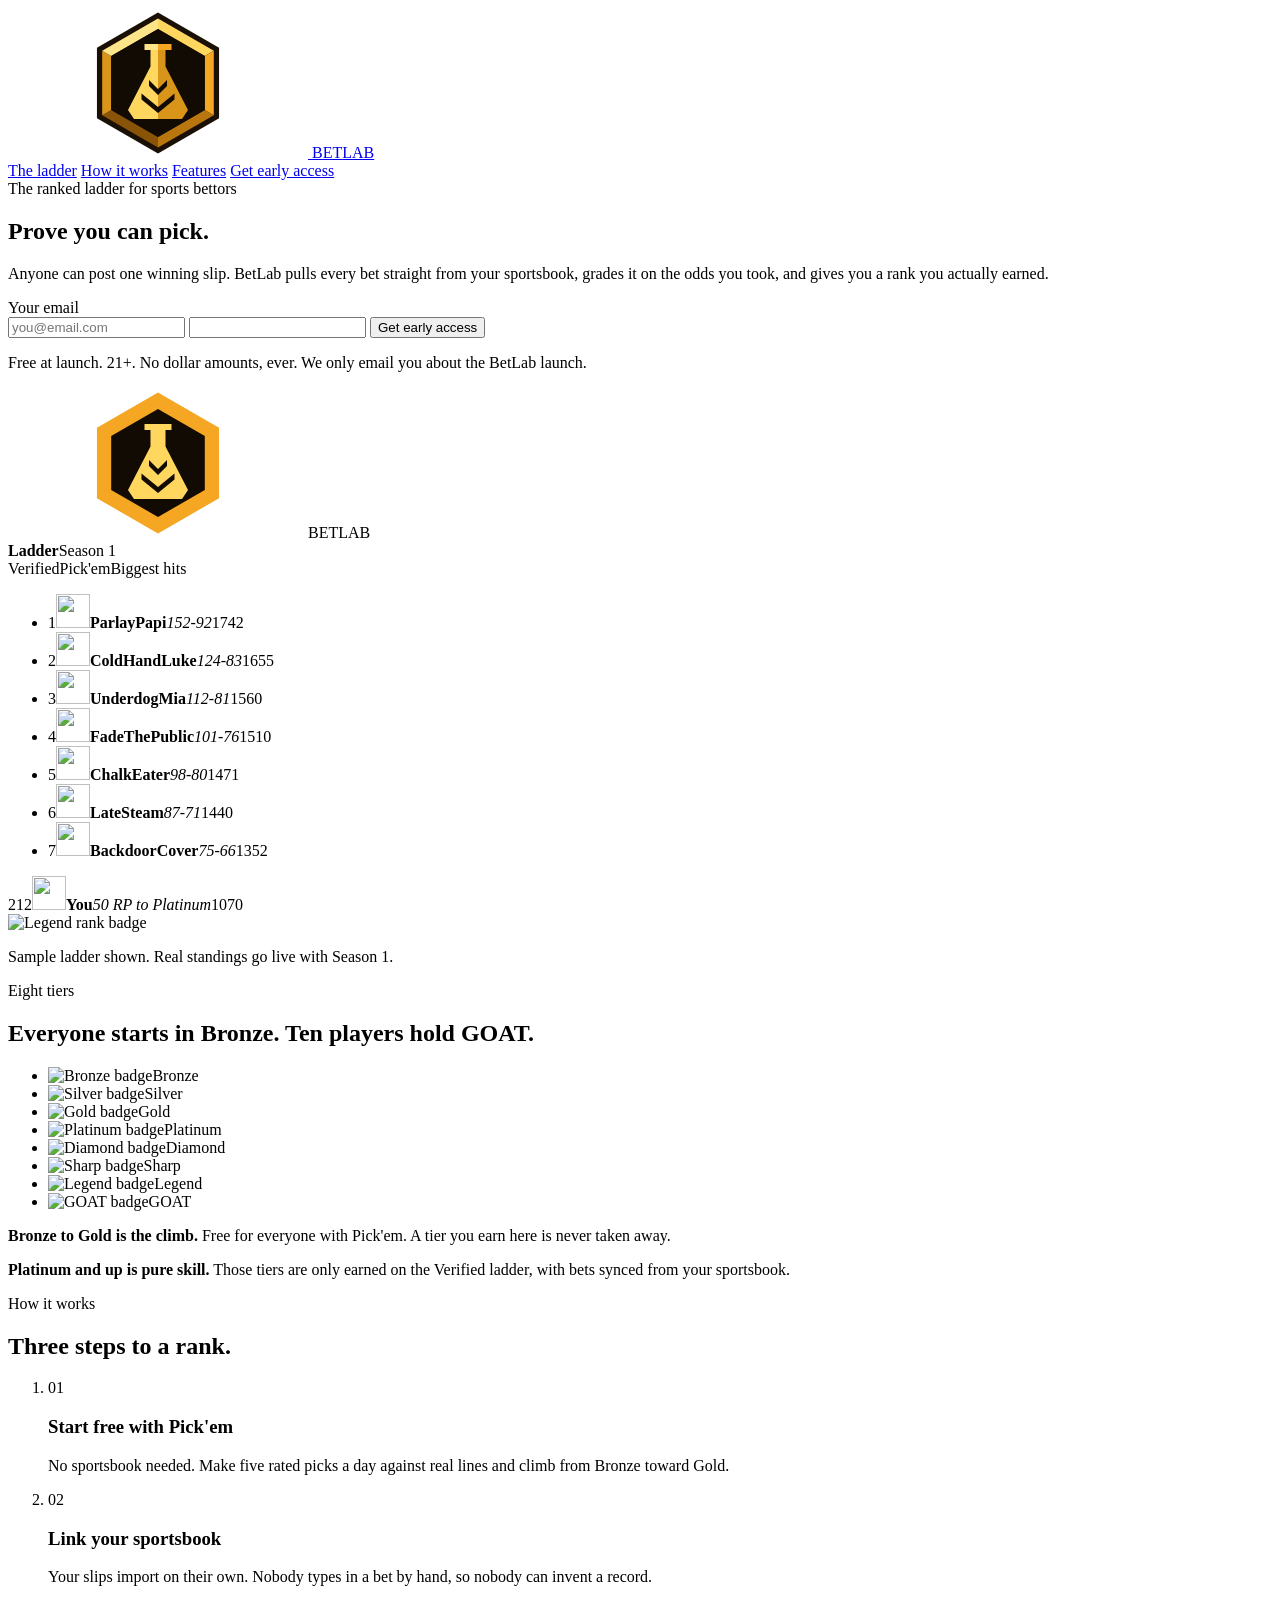
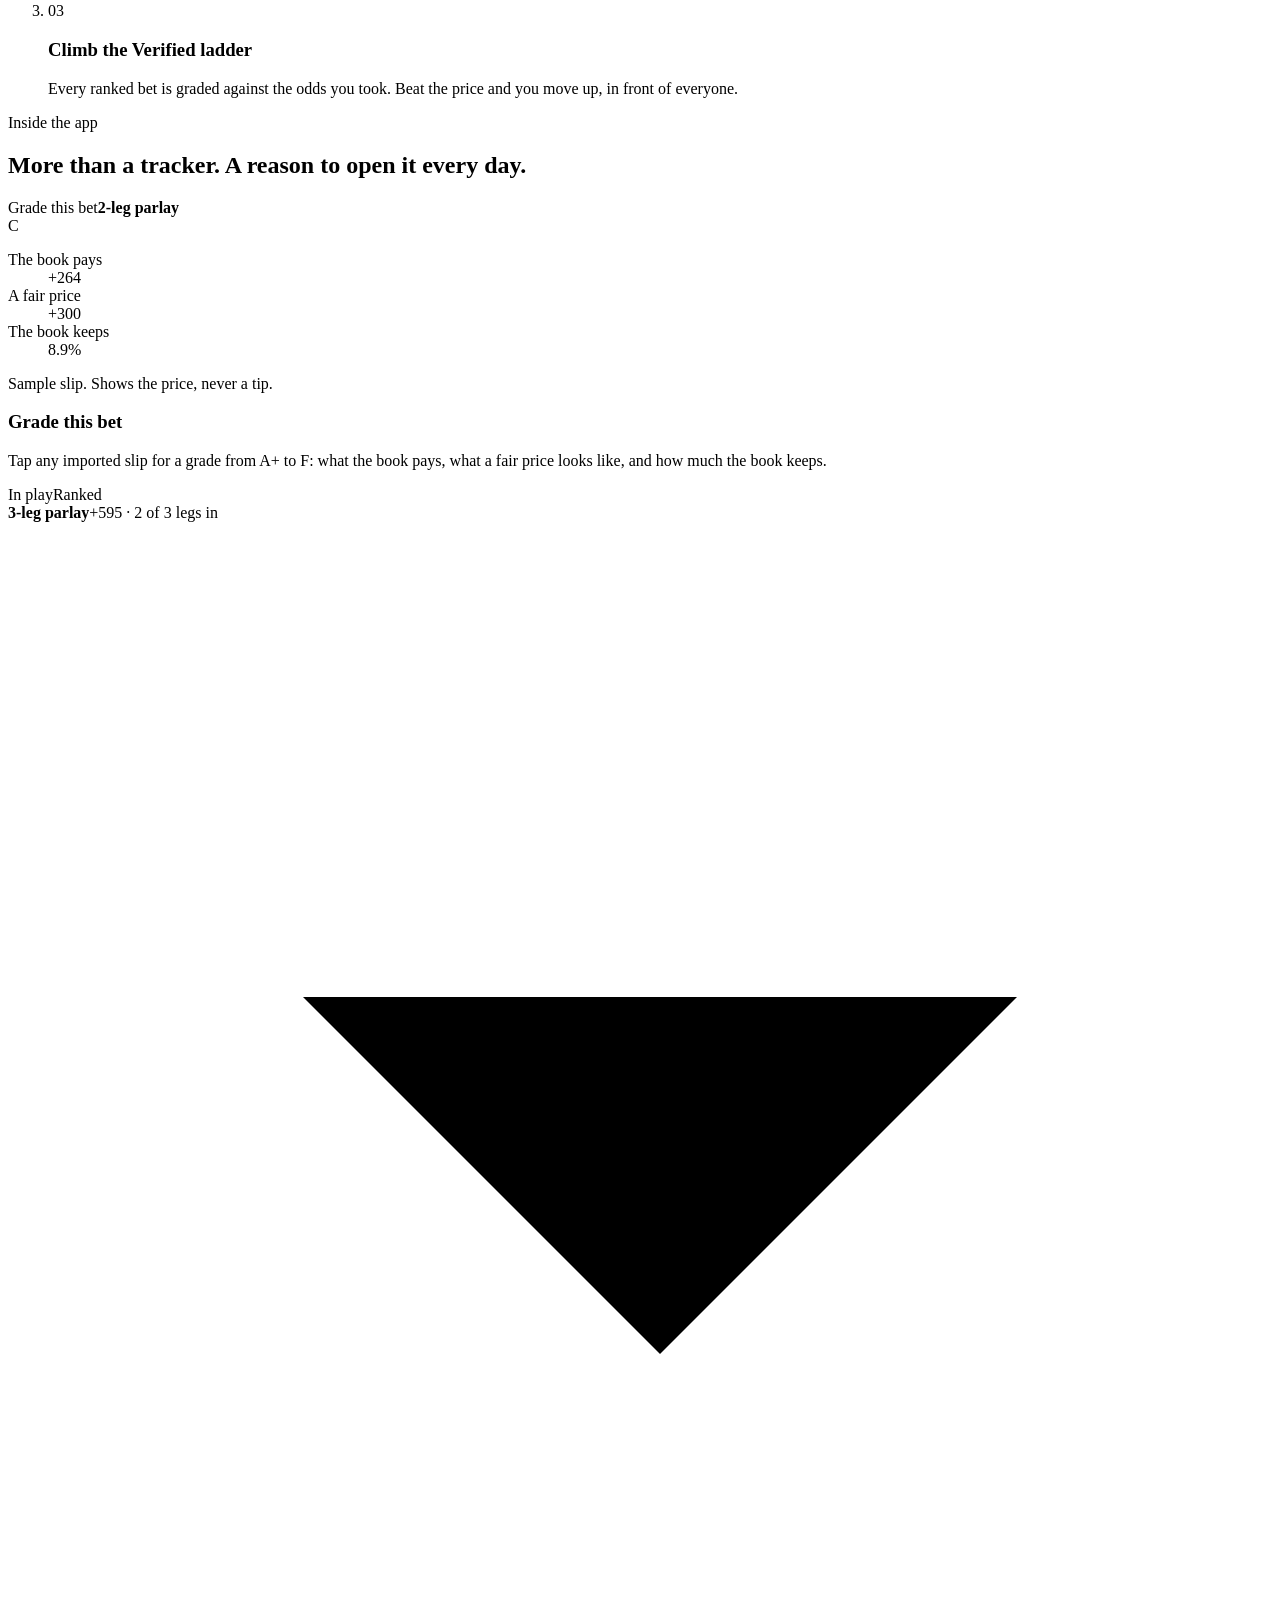
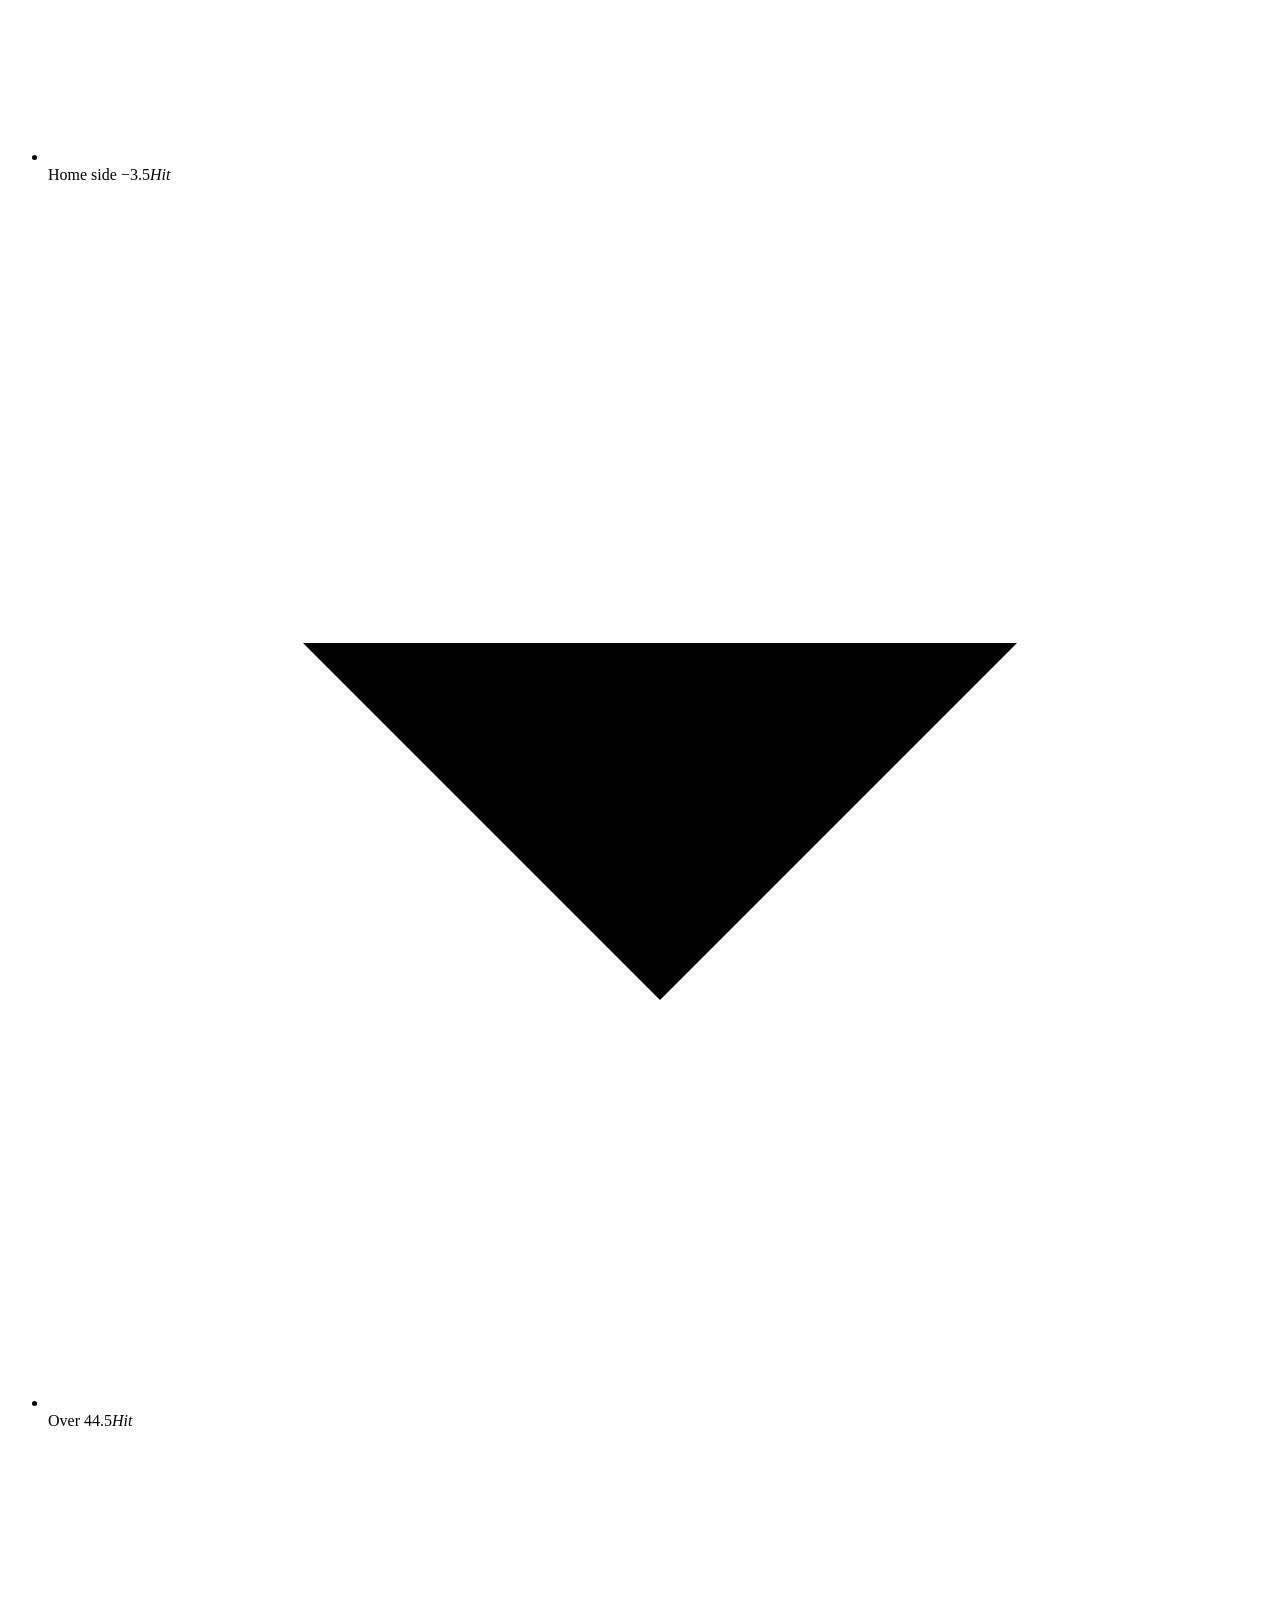
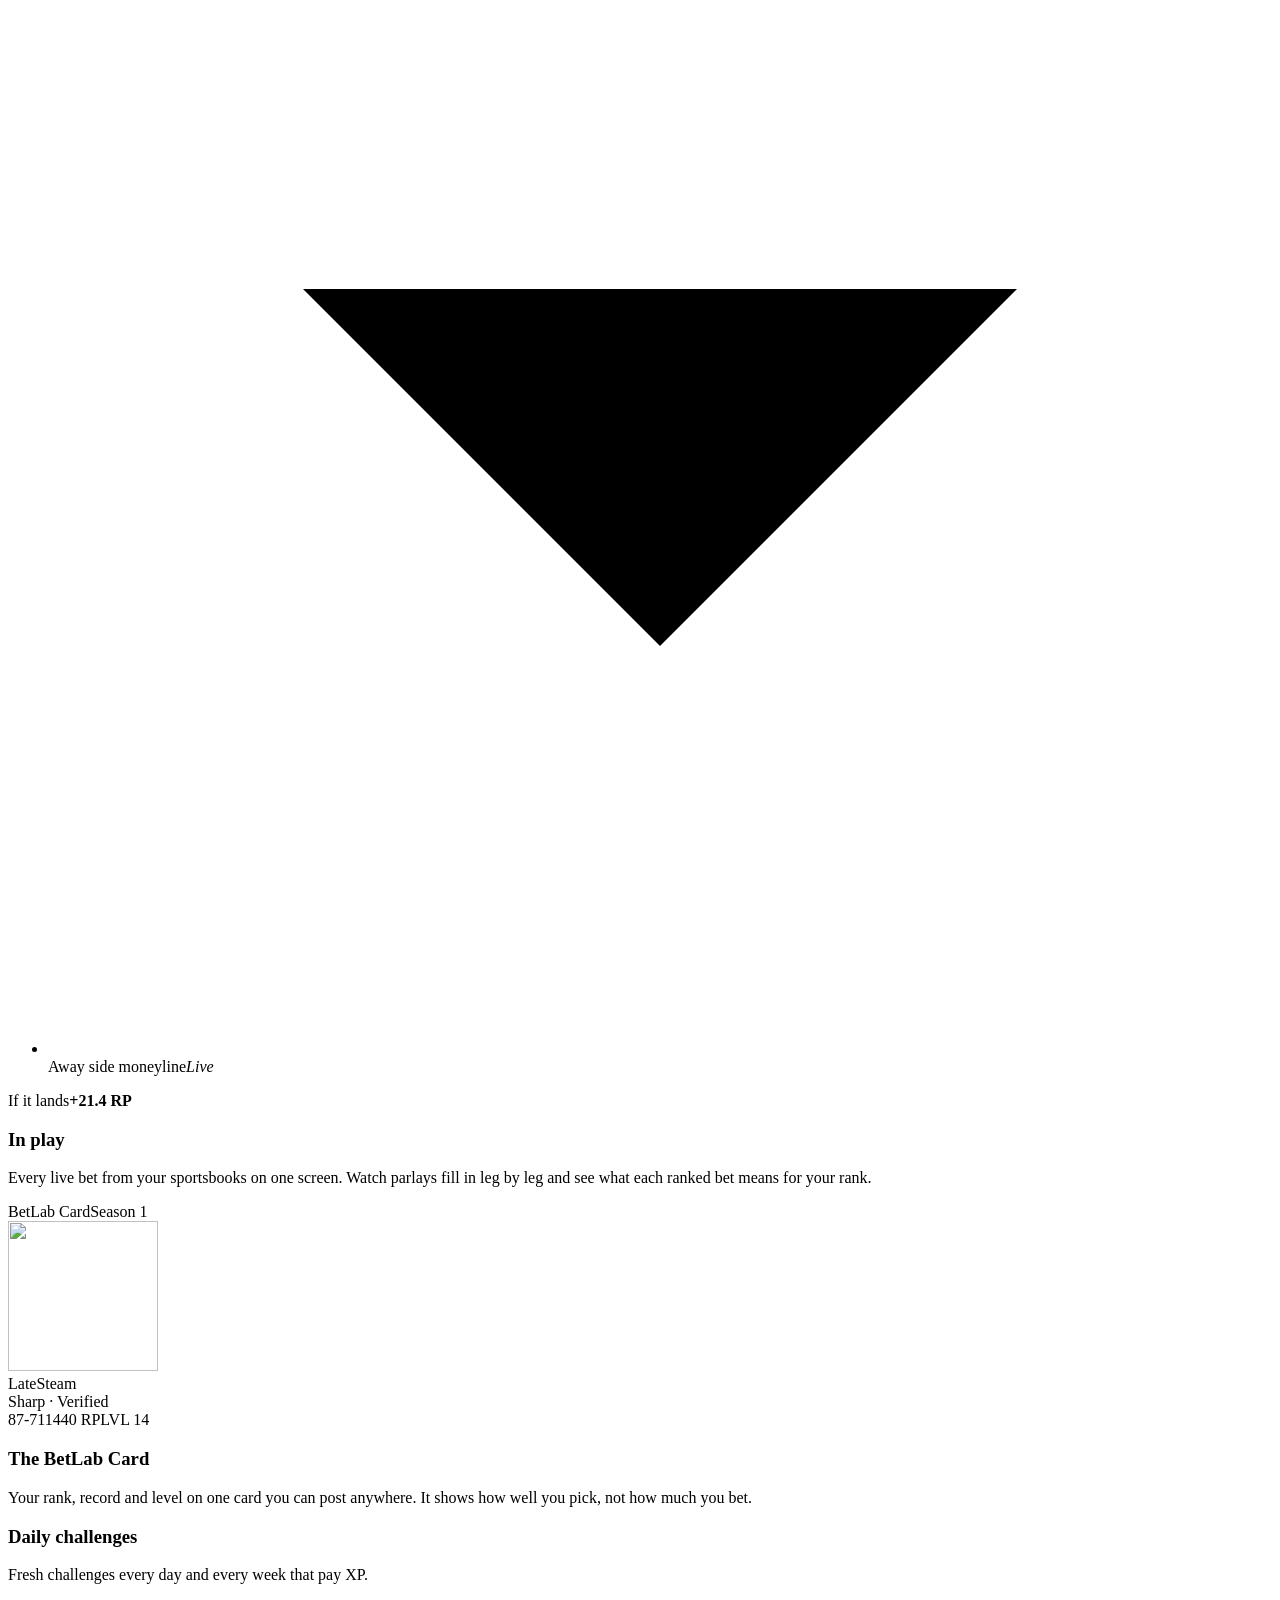
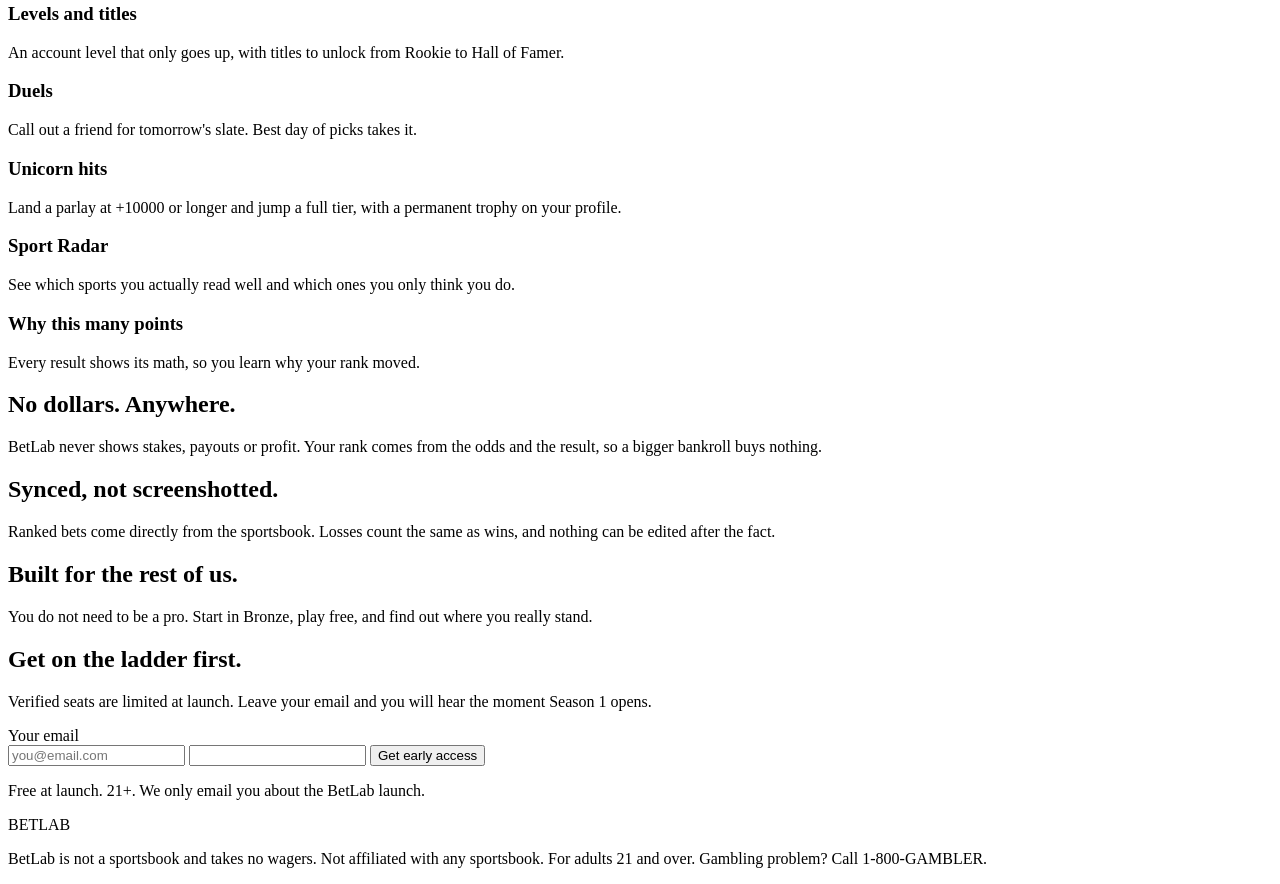
==== public/index.html @ 2c1eb469 "Add BetLab landing page with early-access email signup Static page (public/) in the app's look: hero" ====
<!doctype html>
<html lang="en">
<head>
<meta charset="utf-8">
<meta name="viewport" content="width=device-width, initial-scale=1">
<title>BetLab · The ranked ladder for sports bettors</title>
<meta name="description" content="BetLab pulls every bet straight from your sportsbook, grades it on the odds you took, and gives you a rank you actually earned. Free at launch. Get early access.">
<meta name="theme-color" content="#000000">
<meta property="og:title" content="BetLab · Prove you can pick.">
<meta property="og:description" content="The ranked ladder for sports bettors. Synced from your sportsbook, graded on the odds, no dollar amounts. Get early access.">
<meta property="og:type" content="website">
<link rel="icon" href="/favicon.svg" type="image/svg+xml">
<link rel="apple-touch-icon" href="/apple-touch-icon.png">
<link rel="preconnect" href="https://fonts.googleapis.com">
<link rel="preconnect" href="https://fonts.gstatic.com" crossorigin>
<link rel="stylesheet" href="https://fonts.googleapis.com/css2?family=Barlow+Condensed:wght@600;700&family=Barlow:wght@400;500;600&family=JetBrains+Mono:wght@500;700&display=swap">
<link rel="stylesheet" href="/styles.css">
</head>
<body>

<svg width="0" height="0" style="position:absolute" aria-hidden="true">
  <symbol id="logo" viewBox="0 0 100 100">
    <polygon points="50,3 90.7,26.5 90.7,73.5 50,97 9.3,73.5 9.3,26.5" fill="#1a1005"/>
    <polygon points="50,7 87.2,28.5 81.2,32 50,14" fill="#ffd75e"/>
    <polygon points="87.2,28.5 87.2,71.5 81.2,68 81.2,32" fill="#f5a623"/>
    <polygon points="87.2,71.5 50,93 50,86 81.2,68" fill="#b9760f"/>
    <polygon points="50,93 12.8,71.5 18.8,68 50,86" fill="#8a5408"/>
    <polygon points="12.8,71.5 12.8,28.5 18.8,32 18.8,68" fill="#d9941a"/>
    <polygon points="12.8,28.5 50,7 50,14 18.8,32" fill="#ffe58a"/>
    <polygon points="50,14 81.2,32 81.2,68 50,86 18.8,68 18.8,32" fill="#120b03"/>
    <polygon points="41,24 50,24 50,28 41,28" fill="#ffe58a"/>
    <polygon points="50,24 59,24 59,28 50,28" fill="#f5a623"/>
    <polygon points="45,28 50,28 50,74 34,74 30,68 45,39" fill="#ffd75e"/>
    <polygon points="50,28 55,28 55,39 70,68 66,74 50,74" fill="#d9941a"/>
    <polygon points="50,58 44,52 44,48 50,54 56,48 56,52" fill="#120b03"/>
    <polygon points="50,70 39,61 39,57 50,66 61,57 61,61" fill="#120b03"/>
  </symbol>
  <symbol id="logo-small" viewBox="0 0 100 100">
    <polygon points="50,3 90.7,26.5 90.7,73.5 50,97 9.3,73.5 9.3,26.5" fill="#f5a623"/>
    <polygon points="50,14 81.2,32 81.2,68 50,86 18.8,68 18.8,32" fill="#120b03"/>
    <polygon points="41,24 59,24 59,28 55,28 55,39 70,68 66,74 34,74 30,68 45,39 45,28 41,28" fill="#ffd75e"/>
    <polygon points="50,58 44,52 44,48 50,54 56,48 56,52" fill="#120b03"/>
    <polygon points="50,70 39,61 39,57 50,66 61,57 61,61" fill="#120b03"/>
  </symbol>
</svg>

<header class="wrap top">
  <a class="brand" href="/" aria-label="BetLab home">
    <svg aria-hidden="true"><use href="#logo"/></svg>
    <span class="wordmark">BET<span class="gold">LAB</span></span>
  </a>
  <nav class="nav" aria-label="Page">
    <a href="#tiers">The ladder</a>
    <a href="#how">How it works</a>
    <a href="#features">Features</a>
    <a class="btn" href="#join">Get early access</a>
  </nav>
</header>

<main>
<section class="wrap hero">
  <div class="hero-copy">
    <div class="eyebrow">The ranked ladder for sports bettors</div>
    <h1>Prove you can <span class="gold">pick.</span></h1>
    <p class="lede">Anyone can post one winning slip. BetLab pulls every bet straight from your sportsbook, grades it on the odds you took, and gives you a rank you actually earned.</p>
    <form class="signup" data-source="hero" novalidate>
      <label for="email-hero">Your email</label>
      <div class="signup-row">
        <input id="email-hero" name="email" type="email" required autocomplete="email" placeholder="you@email.com">
        <input class="hp" name="company" type="text" tabindex="-1" autocomplete="off" aria-hidden="true">
        <button class="btn" type="submit">Get early access</button>
      </div>
      <div class="signup-error" role="alert"></div>
    </form>
    <div class="signup-done" role="status" hidden>
      <strong>You are on the list.</strong>
      <span>We will email you when Season 1 opens.</span>
    </div>
    <p class="fine">Free at launch. 21+. No dollar amounts, ever. We only email you about the BetLab launch.</p>
  </div>

  <div class="hero-art">
    <div class="hero-stage">
      <div class="phone" role="img" aria-label="Sample of the BetLab Verified ladder">
        <div class="phone-top"><svg aria-hidden="true"><use href="#logo-small"/></svg><span class="wordmark">BET<span class="gold">LAB</span></span></div>
        <div class="phone-title"><b>Ladder</b><span>Season 1</span></div>
        <div class="tabs"><span class="on">Verified</span><span>Pick'em</span><span>Biggest hits</span></div>
        <ul class="rows">
          <li><span class="rk">1</span><img src="/badges/goat.webp" alt="" width="34" height="34"><span class="who"><b>ParlayPapi</b><i>152-92</i></span><span class="rp">1742</span></li>
          <li><span class="rk">2</span><img src="/badges/goat.webp" alt="" width="34" height="34"><span class="who"><b>ColdHandLuke</b><i>124-83</i></span><span class="rp">1655</span></li>
          <li><span class="rk">3</span><img src="/badges/legend.webp" alt="" width="34" height="34"><span class="who"><b>UnderdogMia</b><i>112-81</i></span><span class="rp">1560</span></li>
          <li><span class="rk">4</span><img src="/badges/legend.webp" alt="" width="34" height="34"><span class="who"><b>FadeThePublic</b><i>101-76</i></span><span class="rp">1510</span></li>
          <li><span class="rk">5</span><img src="/badges/sharp.webp" alt="" width="34" height="34"><span class="who"><b>ChalkEater</b><i>98-80</i></span><span class="rp">1471</span></li>
          <li><span class="rk">6</span><img src="/badges/sharp.webp" alt="" width="34" height="34"><span class="who"><b>LateSteam</b><i>87-71</i></span><span class="rp">1440</span></li>
          <li><span class="rk">7</span><img src="/badges/diamond.webp" alt="" width="34" height="34"><span class="who"><b>BackdoorCover</b><i>75-66</i></span><span class="rp">1352</span></li>
        </ul>
        <div class="you"><div class="you-in"><span class="rk">212</span><img src="/badges/gold.webp" alt="" width="34" height="34"><span class="who"><b>You</b><i>50 RP to Platinum</i></span><span class="rp">1070</span></div></div>
      </div>
      <img class="hero-badge" src="/badges/legend.webp" alt="Legend rank badge" width="400" height="400">
    </div>
    <p class="caption">Sample ladder shown. Real standings go live with Season 1.</p>
  </div>
</section>

<section id="tiers" class="band">
  <div class="wrap section">
    <div class="head">
      <div class="eyebrow">Eight tiers</div>
      <h2 class="h2">Everyone starts in Bronze. Ten players hold GOAT.</h2>
    </div>
    <ul class="tiers">
      <li><img src="/badges/bronze.webp" alt="Bronze badge" width="150" height="150" loading="lazy"><span class="t-bronze">Bronze</span></li>
      <li><img src="/badges/silver.webp" alt="Silver badge" width="150" height="150" loading="lazy"><span class="t-silver">Silver</span></li>
      <li><img src="/badges/gold.webp" alt="Gold badge" width="150" height="150" loading="lazy"><span class="t-gold">Gold</span></li>
      <li><img src="/badges/platinum.webp" alt="Platinum badge" width="150" height="150" loading="lazy"><span class="t-platinum">Platinum</span></li>
      <li><img src="/badges/diamond.webp" alt="Diamond badge" width="150" height="150" loading="lazy"><span class="t-diamond">Diamond</span></li>
      <li><img src="/badges/sharp.webp" alt="Sharp badge" width="150" height="150" loading="lazy"><span class="t-sharp">Sharp</span></li>
      <li><img src="/badges/legend.webp" alt="Legend badge" width="150" height="150" loading="lazy"><span class="t-legend">Legend</span></li>
      <li><img src="/badges/goat.webp" alt="GOAT badge" width="150" height="150" loading="lazy"><span class="t-goat">GOAT</span></li>
    </ul>
    <div class="two">
      <p><strong>Bronze to Gold is the climb.</strong> Free for everyone with Pick'em. A tier you earn here is never taken away.</p>
      <p><strong>Platinum and up is pure skill.</strong> Those tiers are only earned on the Verified ladder, with bets synced from your sportsbook.</p>
    </div>
  </div>
</section>

<section id="how" class="band alt">
  <div class="wrap section">
    <div class="head">
      <div class="eyebrow">How it works</div>
      <h2 class="h2">Three steps to a rank.</h2>
    </div>
    <ol class="steps">
      <li><span class="n">01</span><h3 class="h3">Start free with Pick'em</h3><p class="soft">No sportsbook needed. Make five rated picks a day against real lines and climb from Bronze toward Gold.</p></li>
      <li><span class="n">02</span><h3 class="h3">Link your sportsbook</h3><p class="soft">Your slips import on their own. Nobody types in a bet by hand, so nobody can invent a record.</p></li>
      <li><span class="n">03</span><h3 class="h3">Climb the Verified ladder</h3><p class="soft">Every ranked bet is graded against the odds you took. Beat the price and you move up, in front of everyone.</p></li>
    </ol>
  </div>
</section>

<section id="features" class="band">
  <div class="wrap section">
    <div class="head">
      <div class="eyebrow">Inside the app</div>
      <h2 class="h2">More than a tracker. A reason to open it every day.</h2>
    </div>

    <div class="cards">
      <article class="card">
        <div class="demo" role="img" aria-label="Sample bet grade: a 2-leg parlay graded C">
          <div class="demo-head"><div><span class="tag">Grade this bet</span><b class="t">2-leg parlay</b></div><div class="hexgrade">C</div></div>
          <dl class="kv">
            <div><dt>The book pays</dt><dd>+264</dd></div>
            <div><dt>A fair price</dt><dd>+300</dd></div>
            <div><dt>The book keeps</dt><dd class="gold">8.9%</dd></div>
          </dl>
          <div class="demo-foot">Sample slip. Shows the price, never a tip.</div>
        </div>
        <div class="card-copy">
          <h3 class="h3">Grade this bet</h3>
          <p class="soft">Tap any imported slip for a grade from A+ to F: what the book pays, what a fair price looks like, and how much the book keeps.</p>
        </div>
      </article>

      <article class="card">
        <div class="demo" role="img" aria-label="Sample live bet: a 3-leg parlay with two legs in and one live">
          <div class="demo-head"><span class="tag">In play</span><span class="pill">Ranked</span></div>
          <div><b class="t">3-leg parlay</b><span class="mono-sub">+595 · 2 of 3 legs in</span></div>
          <ul class="legs">
            <li><svg viewBox="0 0 24 24" aria-hidden="true"><path d="M5 9l7 7 7-7"/></svg><span>Home side −3.5</span><em>Hit</em></li>
            <li><svg viewBox="0 0 24 24" aria-hidden="true"><path d="M5 9l7 7 7-7"/></svg><span>Over 44.5</span><em>Hit</em></li>
            <li class="live"><svg viewBox="0 0 24 24" aria-hidden="true"><path d="M5 9l7 7 7-7"/></svg><span>Away side moneyline</span><em>Live</em></li>
          </ul>
          <div class="lands"><span>If it lands</span><b>+21.4 RP</b></div>
        </div>
        <div class="card-copy">
          <h3 class="h3">In play</h3>
          <p class="soft">Every live bet from your sportsbooks on one screen. Watch parlays fill in leg by leg and see what each ranked bet means for your rank.</p>
        </div>
      </article>

      <article class="card">
        <div class="demo cardshare" role="img" aria-label="Sample BetLab Card for a Sharp-tier player">
          <div class="demo-head"><span class="tag">BetLab Card</span><span class="tag">Season 1</span></div>
          <img src="/badges/sharp.webp" alt="" width="150" height="150" loading="lazy">
          <div class="name">LateSteam</div>
          <div class="rank">Sharp · Verified</div>
          <div class="stats"><span>87-71</span><span>1440 RP</span><span>LVL 14</span></div>
        </div>
        <div class="card-copy">
          <h3 class="h3">The BetLab Card</h3>
          <p class="soft">Your rank, record and level on one card you can post anywhere. It shows how well you pick, not how much you bet.</p>
        </div>
      </article>
    </div>

    <div class="tiles">
      <div><h3>Daily challenges</h3><p>Fresh challenges every day and every week that pay XP.</p></div>
      <div><h3>Levels and titles</h3><p>An account level that only goes up, with titles to unlock from Rookie to Hall of Famer.</p></div>
      <div><h3>Duels</h3><p>Call out a friend for tomorrow's slate. Best day of picks takes it.</p></div>
      <div><h3>Unicorn hits</h3><p>Land a parlay at +10000 or longer and jump a full tier, with a permanent trophy on your profile.</p></div>
      <div><h3>Sport Radar</h3><p>See which sports you actually read well and which ones you only think you do.</p></div>
      <div><h3>Why this many points</h3><p>Every result shows its math, so you learn why your rank moved.</p></div>
    </div>
  </div>
</section>

<section class="band alt">
  <div class="wrap claims">
    <div><h2>No dollars. <span class="gold">Anywhere.</span></h2><p class="soft">BetLab never shows stakes, payouts or profit. Your rank comes from the odds and the result, so a bigger bankroll buys nothing.</p></div>
    <div><h2>Synced, not <span class="gold">screenshotted.</span></h2><p class="soft">Ranked bets come directly from the sportsbook. Losses count the same as wins, and nothing can be edited after the fact.</p></div>
    <div><h2>Built for the <span class="gold">rest of us.</span></h2><p class="soft">You do not need to be a pro. Start in Bronze, play free, and find out where you really stand.</p></div>
  </div>
</section>

<section id="join" class="band">
  <div class="wrap join">
    <div class="join-frame">
      <div class="join-in">
        <div class="join-copy">
          <h2>Get on the ladder <span class="gold">first.</span></h2>
          <p>Verified seats are limited at launch. Leave your email and you will hear the moment Season 1 opens.</p>
        </div>
        <div class="join-form">
          <form class="signup" data-source="footer" novalidate>
            <label for="email-join">Your email</label>
            <div class="signup-row">
              <input id="email-join" name="email" type="email" required autocomplete="email" placeholder="you@email.com">
              <input class="hp" name="company" type="text" tabindex="-1" autocomplete="off" aria-hidden="true">
              <button class="btn" type="submit">Get early access</button>
            </div>
            <div class="signup-error" role="alert"></div>
          </form>
          <div class="signup-done" role="status" hidden>
            <strong>You are on the list.</strong>
            <span>We will email you when Season 1 opens.</span>
          </div>
          <p class="fine">Free at launch. 21+. We only email you about the BetLab launch.</p>
        </div>
      </div>
    </div>
  </div>
</section>
</main>

<footer class="band">
  <div class="wrap foot">
    <div class="foot-copy">
      <span class="wordmark">BET<span class="gold">LAB</span></span>
      <p>BetLab is not a sportsbook and takes no wagers. Not affiliated with any sportsbook. For adults 21 and over. Gambling problem? Call 1-800-GAMBLER.</p>
    </div>
  </div>
</footer>

<script src="/app.js" defer></script>
</body>
</html>
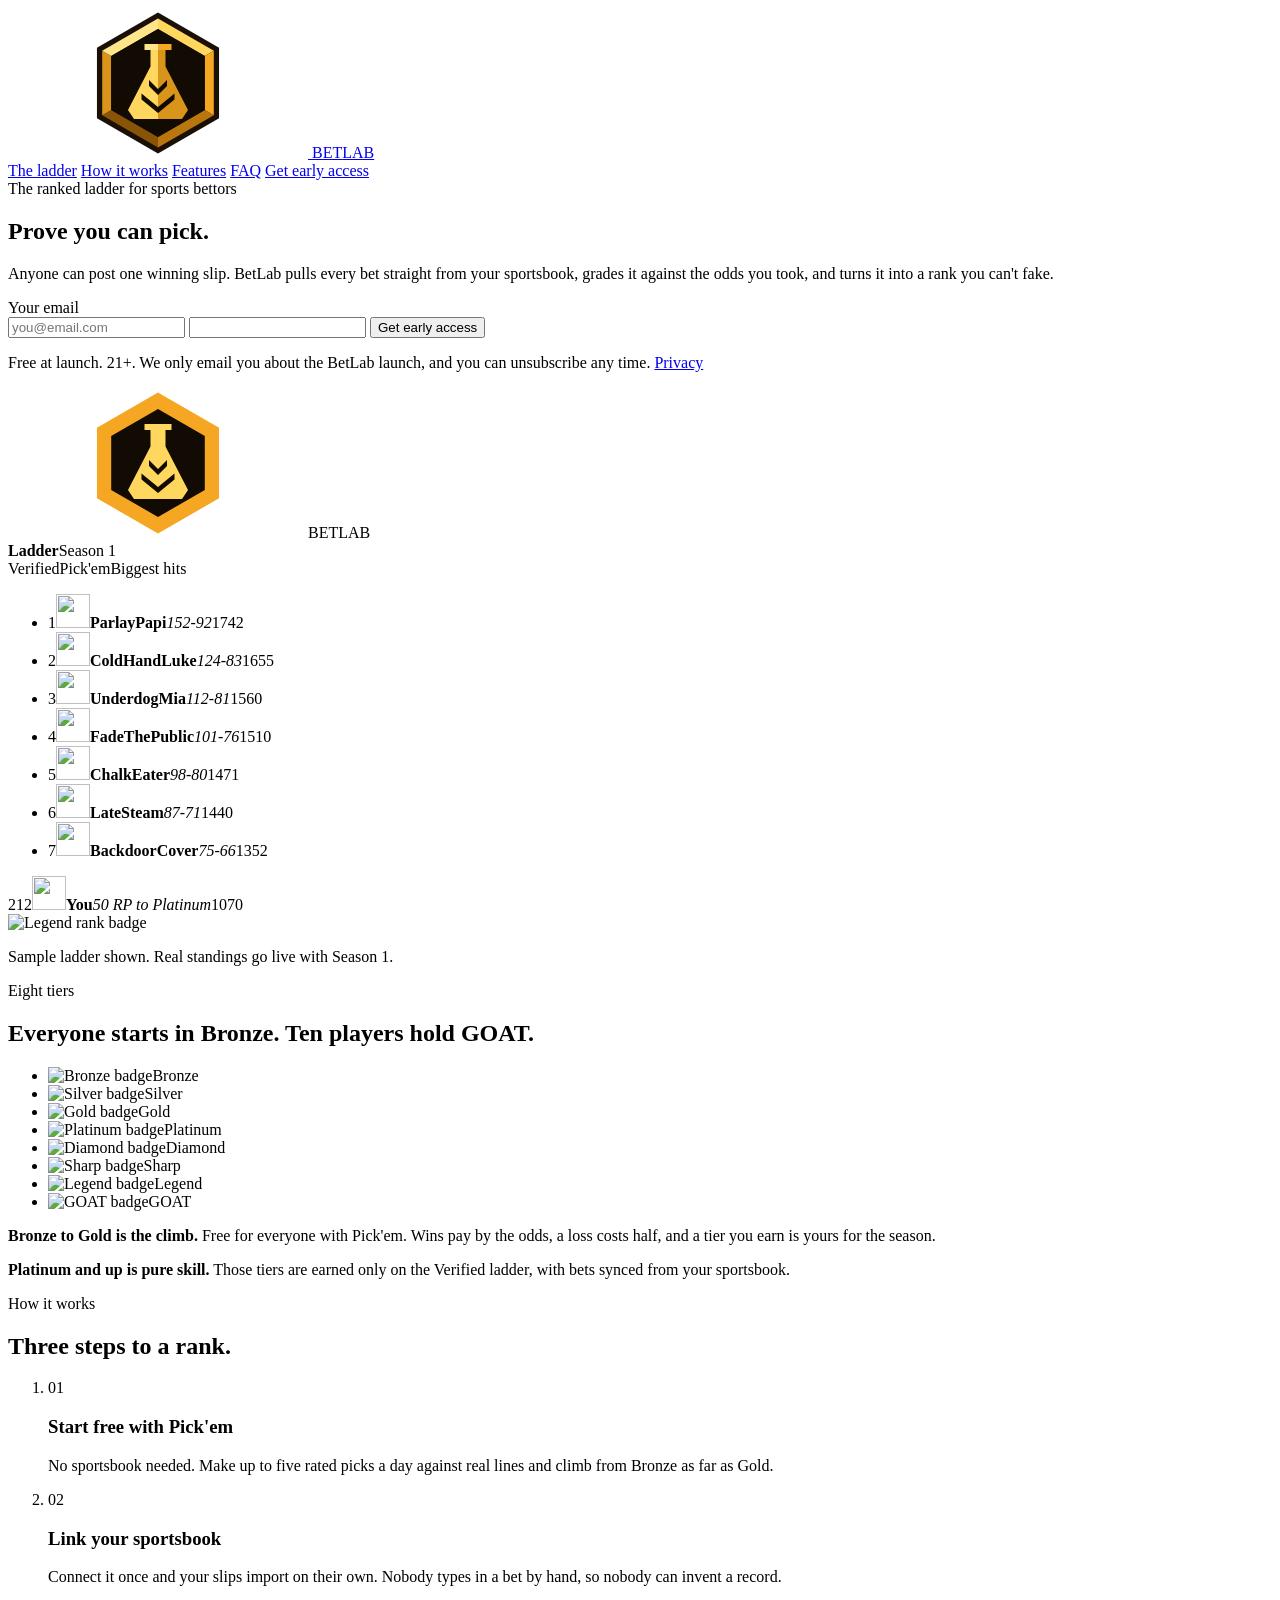
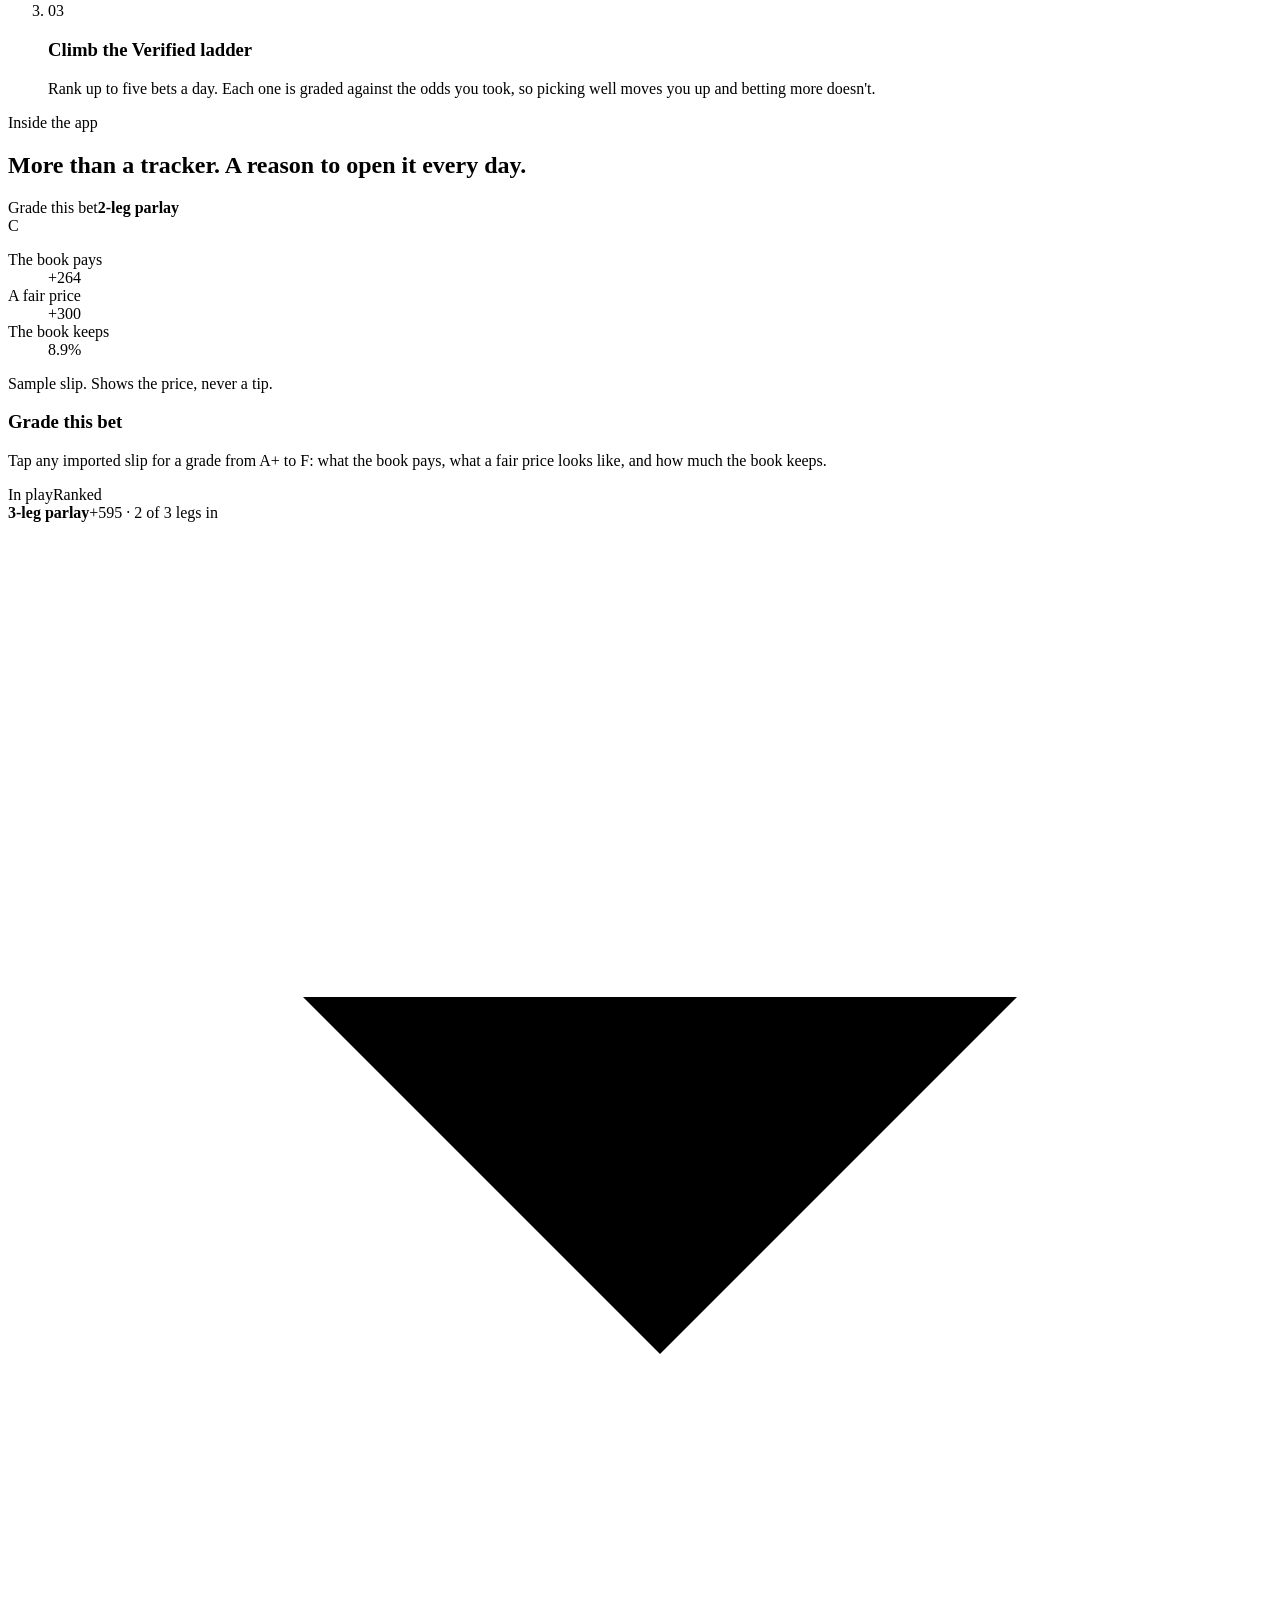
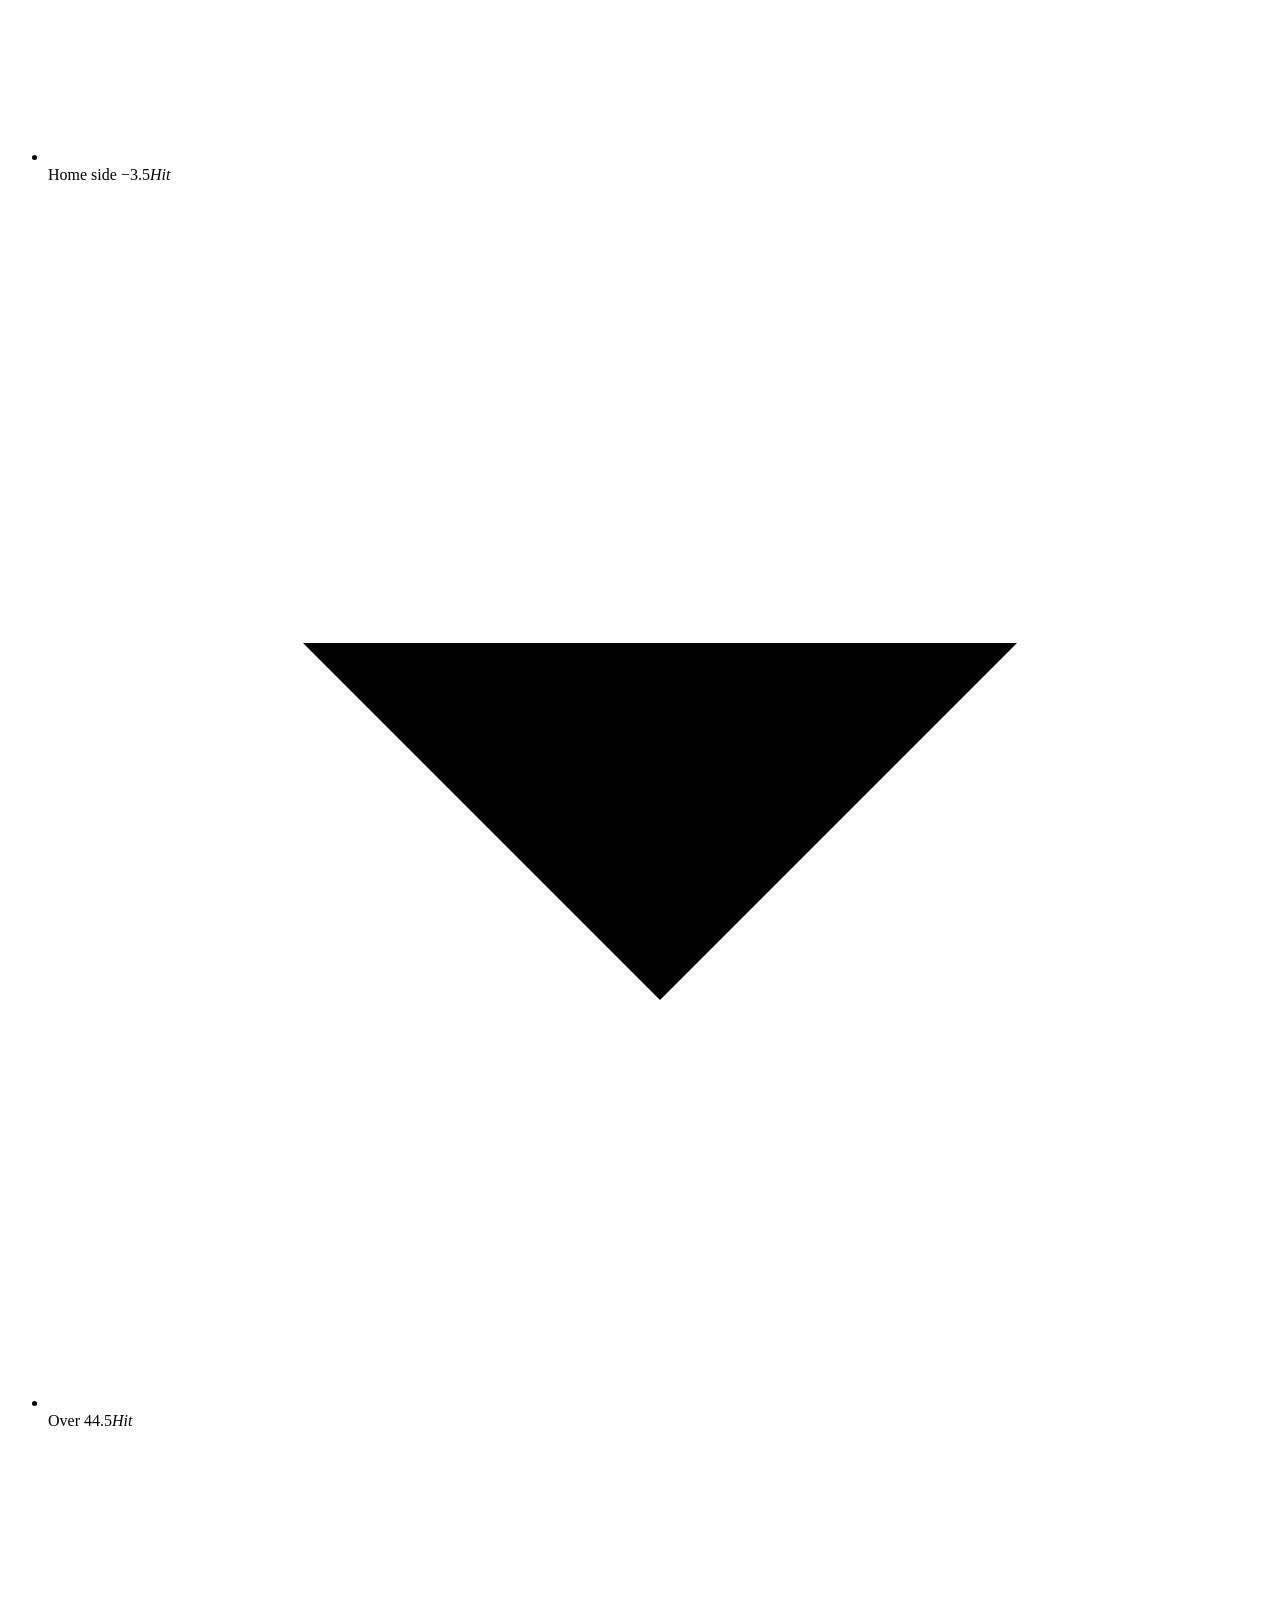
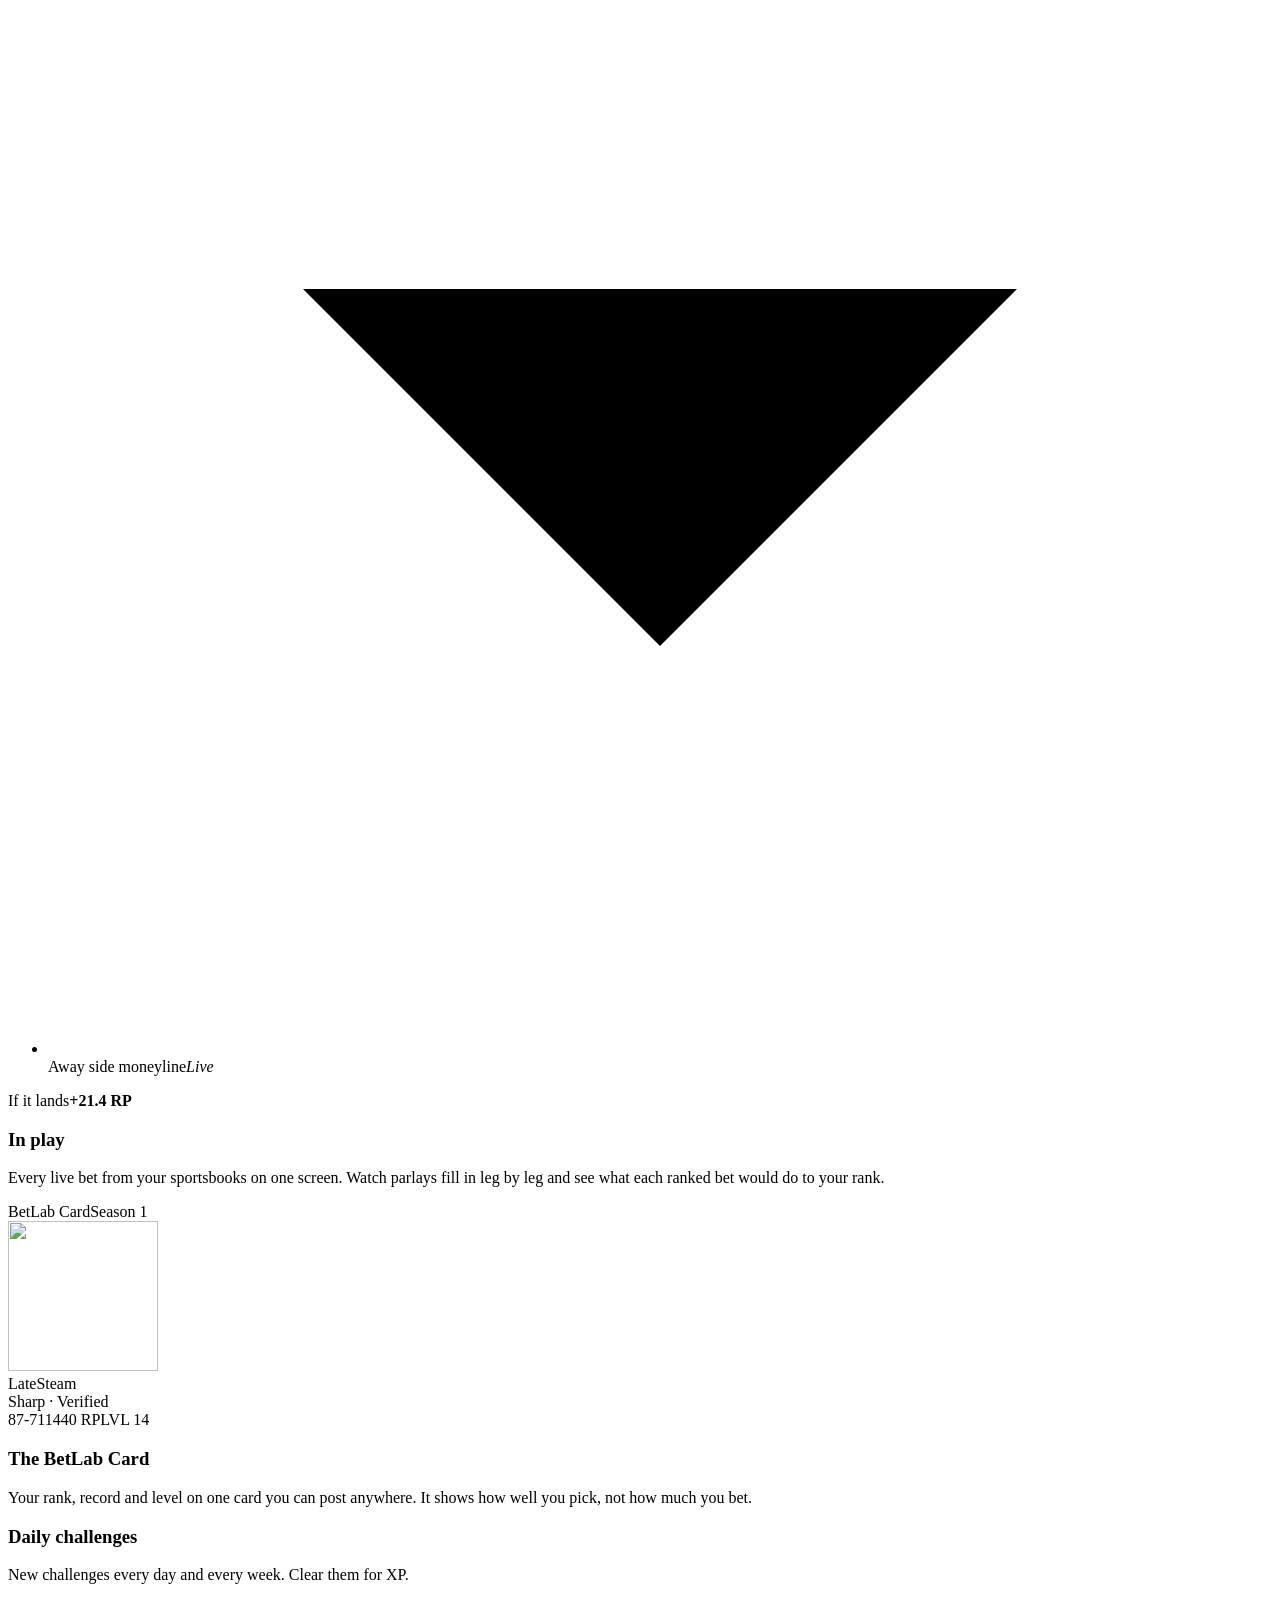
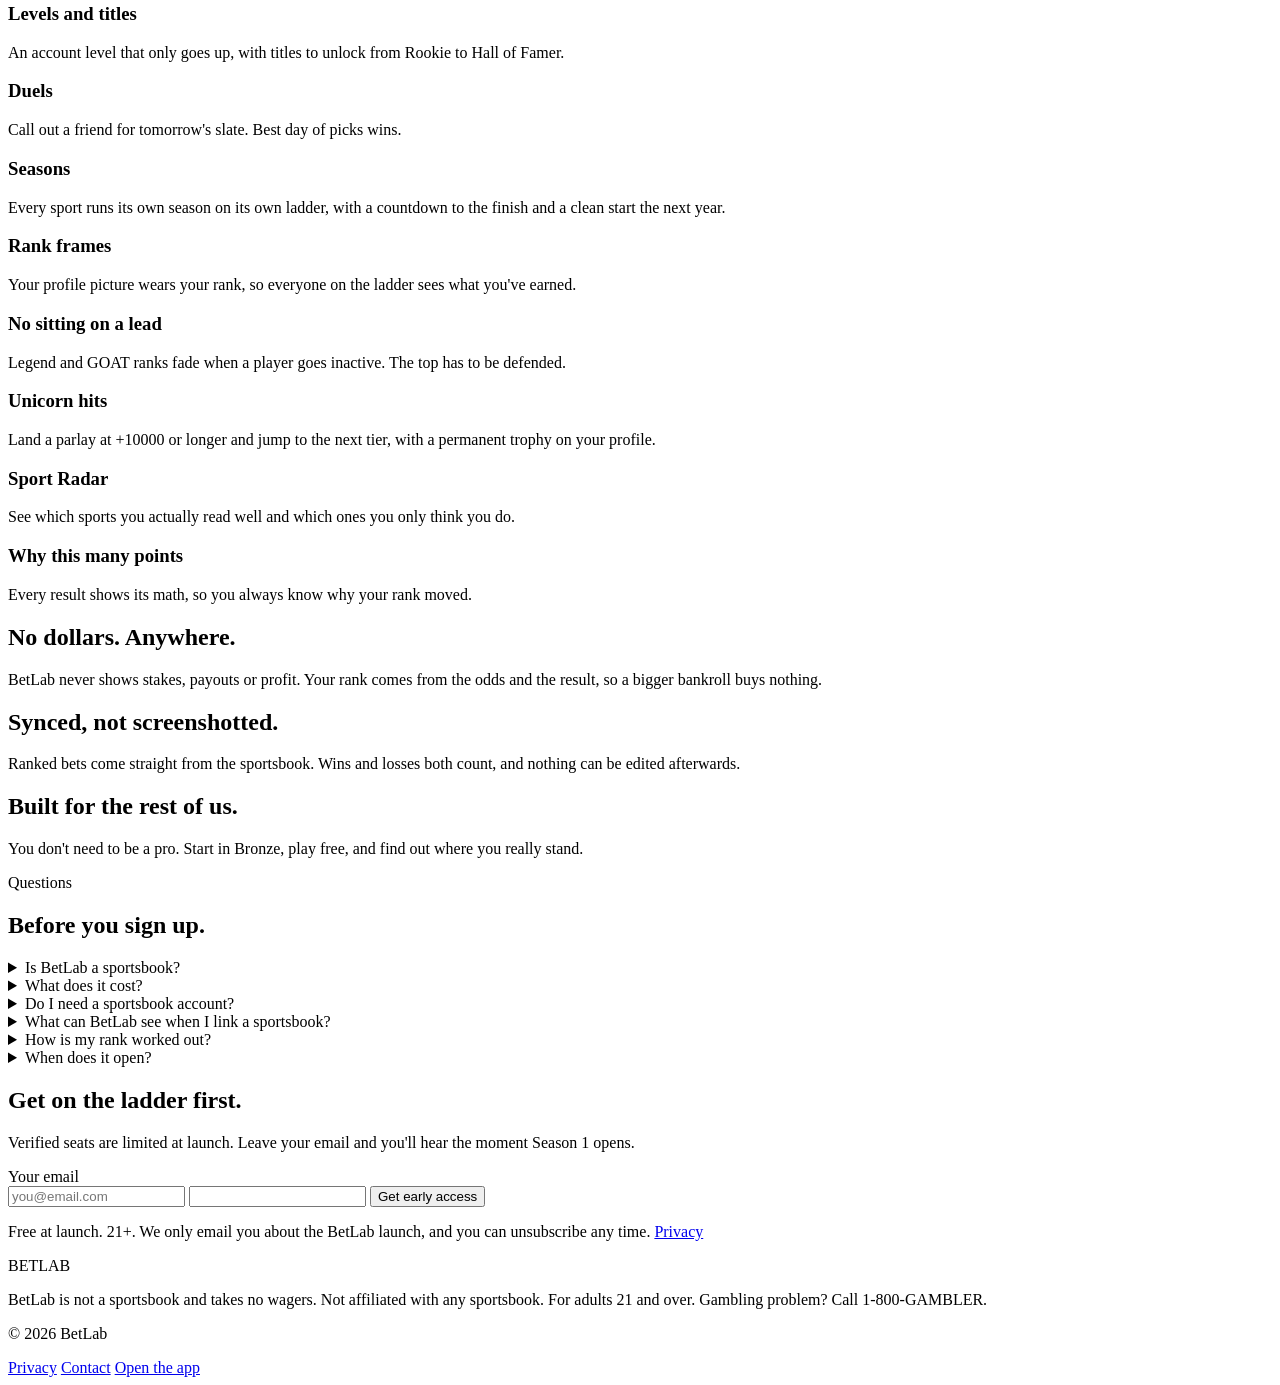
==== commit 6d82eb92: "Sharpen the landing page copy; add FAQ and a privacy page Tighten wording throughout and correct two" ====
--- a/public/index.html
+++ b/public/index.html
@@ -4,11 +4,21 @@
 <meta charset="utf-8">
 <meta name="viewport" content="width=device-width, initial-scale=1">
 <title>BetLab · The ranked ladder for sports bettors</title>
-<meta name="description" content="BetLab pulls every bet straight from your sportsbook, grades it on the odds you took, and gives you a rank you actually earned. Free at launch. Get early access.">
+<meta name="description" content="BetLab pulls every bet straight from your sportsbook, grades it against the odds you took, and turns it into a rank you can't fake. Free at launch. Get early access.">
 <meta name="theme-color" content="#000000">
 <meta property="og:title" content="BetLab · Prove you can pick.">
 <meta property="og:description" content="The ranked ladder for sports bettors. Synced from your sportsbook, graded on the odds, no dollar amounts. Get early access.">
 <meta property="og:type" content="website">
+<meta property="og:url" content="https://betlab.us/">
+<meta property="og:site_name" content="BetLab">
+<meta property="og:image" content="https://betlab.us/og.jpg">
+<meta property="og:image:width" content="1200">
+<meta property="og:image:height" content="630">
+<meta property="og:image:alt" content="BetLab logo, the line Prove you can pick, and the GOAT rank badge">
+<meta name="twitter:card" content="summary_large_image">
+<meta name="twitter:title" content="BetLab · Prove you can pick.">
+<meta name="twitter:description" content="The ranked ladder for sports bettors. Synced from your sportsbook, graded on the odds, no dollar amounts.">
+<meta name="twitter:image" content="https://betlab.us/og.jpg">
 <link rel="icon" href="/favicon.svg" type="image/svg+xml">
 <link rel="apple-touch-icon" href="/apple-touch-icon.png">
 <link rel="preconnect" href="https://fonts.googleapis.com">
@@ -53,6 +63,7 @@
     <a href="#tiers">The ladder</a>
     <a href="#how">How it works</a>
     <a href="#features">Features</a>
+    <a href="#faq">FAQ</a>
     <a class="btn" href="#join">Get early access</a>
   </nav>
 </header>
@@ -62,7 +73,7 @@
   <div class="hero-copy">
     <div class="eyebrow">The ranked ladder for sports bettors</div>
     <h1>Prove you can <span class="gold">pick.</span></h1>
-    <p class="lede">Anyone can post one winning slip. BetLab pulls every bet straight from your sportsbook, grades it on the odds you took, and gives you a rank you actually earned.</p>
+    <p class="lede">Anyone can post one winning slip. BetLab pulls every bet straight from your sportsbook, grades it against the odds you took, and turns it into a rank you can't fake.</p>
     <form class="signup" data-source="hero" novalidate>
       <label for="email-hero">Your email</label>
       <div class="signup-row">
@@ -73,10 +84,10 @@
       <div class="signup-error" role="alert"></div>
     </form>
     <div class="signup-done" role="status" hidden>
-      <strong>You are on the list.</strong>
-      <span>We will email you when Season 1 opens.</span>
-    </div>
-    <p class="fine">Free at launch. 21+. No dollar amounts, ever. We only email you about the BetLab launch.</p>
+      <strong>You're on the list.</strong>
+      <span>We'll email you when Season 1 opens.</span>
+    </div>
+    <p class="fine">Free at launch. 21+. We only email you about the BetLab launch, and you can unsubscribe any time. <a href="/privacy">Privacy</a></p>
   </div>
 
   <div class="hero-art">
@@ -119,8 +130,8 @@
       <li><img src="/badges/goat.webp" alt="GOAT badge" width="150" height="150" loading="lazy"><span class="t-goat">GOAT</span></li>
     </ul>
     <div class="two">
-      <p><strong>Bronze to Gold is the climb.</strong> Free for everyone with Pick'em. A tier you earn here is never taken away.</p>
-      <p><strong>Platinum and up is pure skill.</strong> Those tiers are only earned on the Verified ladder, with bets synced from your sportsbook.</p>
+      <p><strong>Bronze to Gold is the climb.</strong> Free for everyone with Pick'em. Wins pay by the odds, a loss costs half, and a tier you earn is yours for the season.</p>
+      <p><strong>Platinum and up is pure skill.</strong> Those tiers are earned only on the Verified ladder, with bets synced from your sportsbook.</p>
     </div>
   </div>
 </section>
@@ -132,9 +143,9 @@
       <h2 class="h2">Three steps to a rank.</h2>
     </div>
     <ol class="steps">
-      <li><span class="n">01</span><h3 class="h3">Start free with Pick'em</h3><p class="soft">No sportsbook needed. Make five rated picks a day against real lines and climb from Bronze toward Gold.</p></li>
-      <li><span class="n">02</span><h3 class="h3">Link your sportsbook</h3><p class="soft">Your slips import on their own. Nobody types in a bet by hand, so nobody can invent a record.</p></li>
-      <li><span class="n">03</span><h3 class="h3">Climb the Verified ladder</h3><p class="soft">Every ranked bet is graded against the odds you took. Beat the price and you move up, in front of everyone.</p></li>
+      <li><span class="n">01</span><h3 class="h3">Start free with Pick'em</h3><p class="soft">No sportsbook needed. Make up to five rated picks a day against real lines and climb from Bronze as far as Gold.</p></li>
+      <li><span class="n">02</span><h3 class="h3">Link your sportsbook</h3><p class="soft">Connect it once and your slips import on their own. Nobody types in a bet by hand, so nobody can invent a record.</p></li>
+      <li><span class="n">03</span><h3 class="h3">Climb the Verified ladder</h3><p class="soft">Rank up to five bets a day. Each one is graded against the odds you took, so picking well moves you up and betting more doesn't.</p></li>
     </ol>
   </div>
 </section>
@@ -176,7 +187,7 @@
         </div>
         <div class="card-copy">
           <h3 class="h3">In play</h3>
-          <p class="soft">Every live bet from your sportsbooks on one screen. Watch parlays fill in leg by leg and see what each ranked bet means for your rank.</p>
+          <p class="soft">Every live bet from your sportsbooks on one screen. Watch parlays fill in leg by leg and see what each ranked bet would do to your rank.</p>
         </div>
       </article>
 
@@ -196,12 +207,15 @@
     </div>
 
     <div class="tiles">
-      <div><h3>Daily challenges</h3><p>Fresh challenges every day and every week that pay XP.</p></div>
+      <div><h3>Daily challenges</h3><p>New challenges every day and every week. Clear them for XP.</p></div>
       <div><h3>Levels and titles</h3><p>An account level that only goes up, with titles to unlock from Rookie to Hall of Famer.</p></div>
-      <div><h3>Duels</h3><p>Call out a friend for tomorrow's slate. Best day of picks takes it.</p></div>
-      <div><h3>Unicorn hits</h3><p>Land a parlay at +10000 or longer and jump a full tier, with a permanent trophy on your profile.</p></div>
+      <div><h3>Duels</h3><p>Call out a friend for tomorrow's slate. Best day of picks wins.</p></div>
+      <div><h3>Seasons</h3><p>Every sport runs its own season on its own ladder, with a countdown to the finish and a clean start the next year.</p></div>
+      <div><h3>Rank frames</h3><p>Your profile picture wears your rank, so everyone on the ladder sees what you've earned.</p></div>
+      <div><h3>No sitting on a lead</h3><p>Legend and GOAT ranks fade when a player goes inactive. The top has to be defended.</p></div>
+      <div><h3>Unicorn hits</h3><p>Land a parlay at +10000 or longer and jump to the next tier, with a permanent trophy on your profile.</p></div>
       <div><h3>Sport Radar</h3><p>See which sports you actually read well and which ones you only think you do.</p></div>
-      <div><h3>Why this many points</h3><p>Every result shows its math, so you learn why your rank moved.</p></div>
+      <div><h3>Why this many points</h3><p>Every result shows its math, so you always know why your rank moved.</p></div>
     </div>
   </div>
 </section>
@@ -209,18 +223,35 @@
 <section class="band alt">
   <div class="wrap claims">
     <div><h2>No dollars. <span class="gold">Anywhere.</span></h2><p class="soft">BetLab never shows stakes, payouts or profit. Your rank comes from the odds and the result, so a bigger bankroll buys nothing.</p></div>
-    <div><h2>Synced, not <span class="gold">screenshotted.</span></h2><p class="soft">Ranked bets come directly from the sportsbook. Losses count the same as wins, and nothing can be edited after the fact.</p></div>
-    <div><h2>Built for the <span class="gold">rest of us.</span></h2><p class="soft">You do not need to be a pro. Start in Bronze, play free, and find out where you really stand.</p></div>
-  </div>
-</section>
-
-<section id="join" class="band">
+    <div><h2>Synced, not <span class="gold">screenshotted.</span></h2><p class="soft">Ranked bets come straight from the sportsbook. Wins and losses both count, and nothing can be edited afterwards.</p></div>
+    <div><h2>Built for the <span class="gold">rest of us.</span></h2><p class="soft">You don't need to be a pro. Start in Bronze, play free, and find out where you really stand.</p></div>
+  </div>
+</section>
+
+<section id="faq" class="band">
+  <div class="wrap section">
+    <div class="head">
+      <div class="eyebrow">Questions</div>
+      <h2 class="h2">Before you sign up.</h2>
+    </div>
+    <div class="faq">
+      <details><summary>Is BetLab a sportsbook?</summary><p>No. BetLab takes no bets, holds no money and pays nothing out. It ranks how well you pick.</p></details>
+      <details><summary>What does it cost?</summary><p>It's free at launch, and that includes the Verified ladder.</p></details>
+      <details><summary>Do I need a sportsbook account?</summary><p>No. Pick'em is free, needs nothing linked, and takes you as far as Gold. Platinum and above are earned with real bets from a linked sportsbook.</p></details>
+      <details><summary>What can BetLab see when I link a sportsbook?</summary><p>It reads your bet slips so it can grade them. It never shows stakes, payouts or balances, and only the bets you choose to rank count toward your rank or appear on your profile.</p></details>
+      <details><summary>How is my rank worked out?</summary><p>From the odds and the result of each ranked bet. A win at long odds moves you more than a win on a heavy favourite, and how much you staked never matters. You can rank up to five bets a day.</p></details>
+      <details><summary>When does it open?</summary><p>Season 1 doesn't have a date yet. Everyone on the early-access list gets an email when it opens.</p></details>
+    </div>
+  </div>
+</section>
+
+<section id="join" class="band alt">
   <div class="wrap join">
     <div class="join-frame">
       <div class="join-in">
         <div class="join-copy">
           <h2>Get on the ladder <span class="gold">first.</span></h2>
-          <p>Verified seats are limited at launch. Leave your email and you will hear the moment Season 1 opens.</p>
+          <p>Verified seats are limited at launch. Leave your email and you'll hear the moment Season 1 opens.</p>
         </div>
         <div class="join-form">
           <form class="signup" data-source="footer" novalidate>
@@ -233,10 +264,10 @@
             <div class="signup-error" role="alert"></div>
           </form>
           <div class="signup-done" role="status" hidden>
-            <strong>You are on the list.</strong>
-            <span>We will email you when Season 1 opens.</span>
+            <strong>You're on the list.</strong>
+            <span>We'll email you when Season 1 opens.</span>
           </div>
-          <p class="fine">Free at launch. 21+. We only email you about the BetLab launch.</p>
+          <p class="fine">Free at launch. 21+. We only email you about the BetLab launch, and you can unsubscribe any time. <a href="/privacy">Privacy</a></p>
         </div>
       </div>
     </div>
@@ -249,7 +280,13 @@
     <div class="foot-copy">
       <span class="wordmark">BET<span class="gold">LAB</span></span>
       <p>BetLab is not a sportsbook and takes no wagers. Not affiliated with any sportsbook. For adults 21 and over. Gambling problem? Call 1-800-GAMBLER.</p>
-    </div>
+      <p>© 2026 BetLab</p>
+    </div>
+    <nav aria-label="Footer">
+      <a href="/privacy">Privacy</a>
+      <a href="mailto:henrysolomon@betlab.us">Contact</a>
+      <a href="https://app.betlab.us">Open the app</a>
+    </nav>
   </div>
 </footer>
 
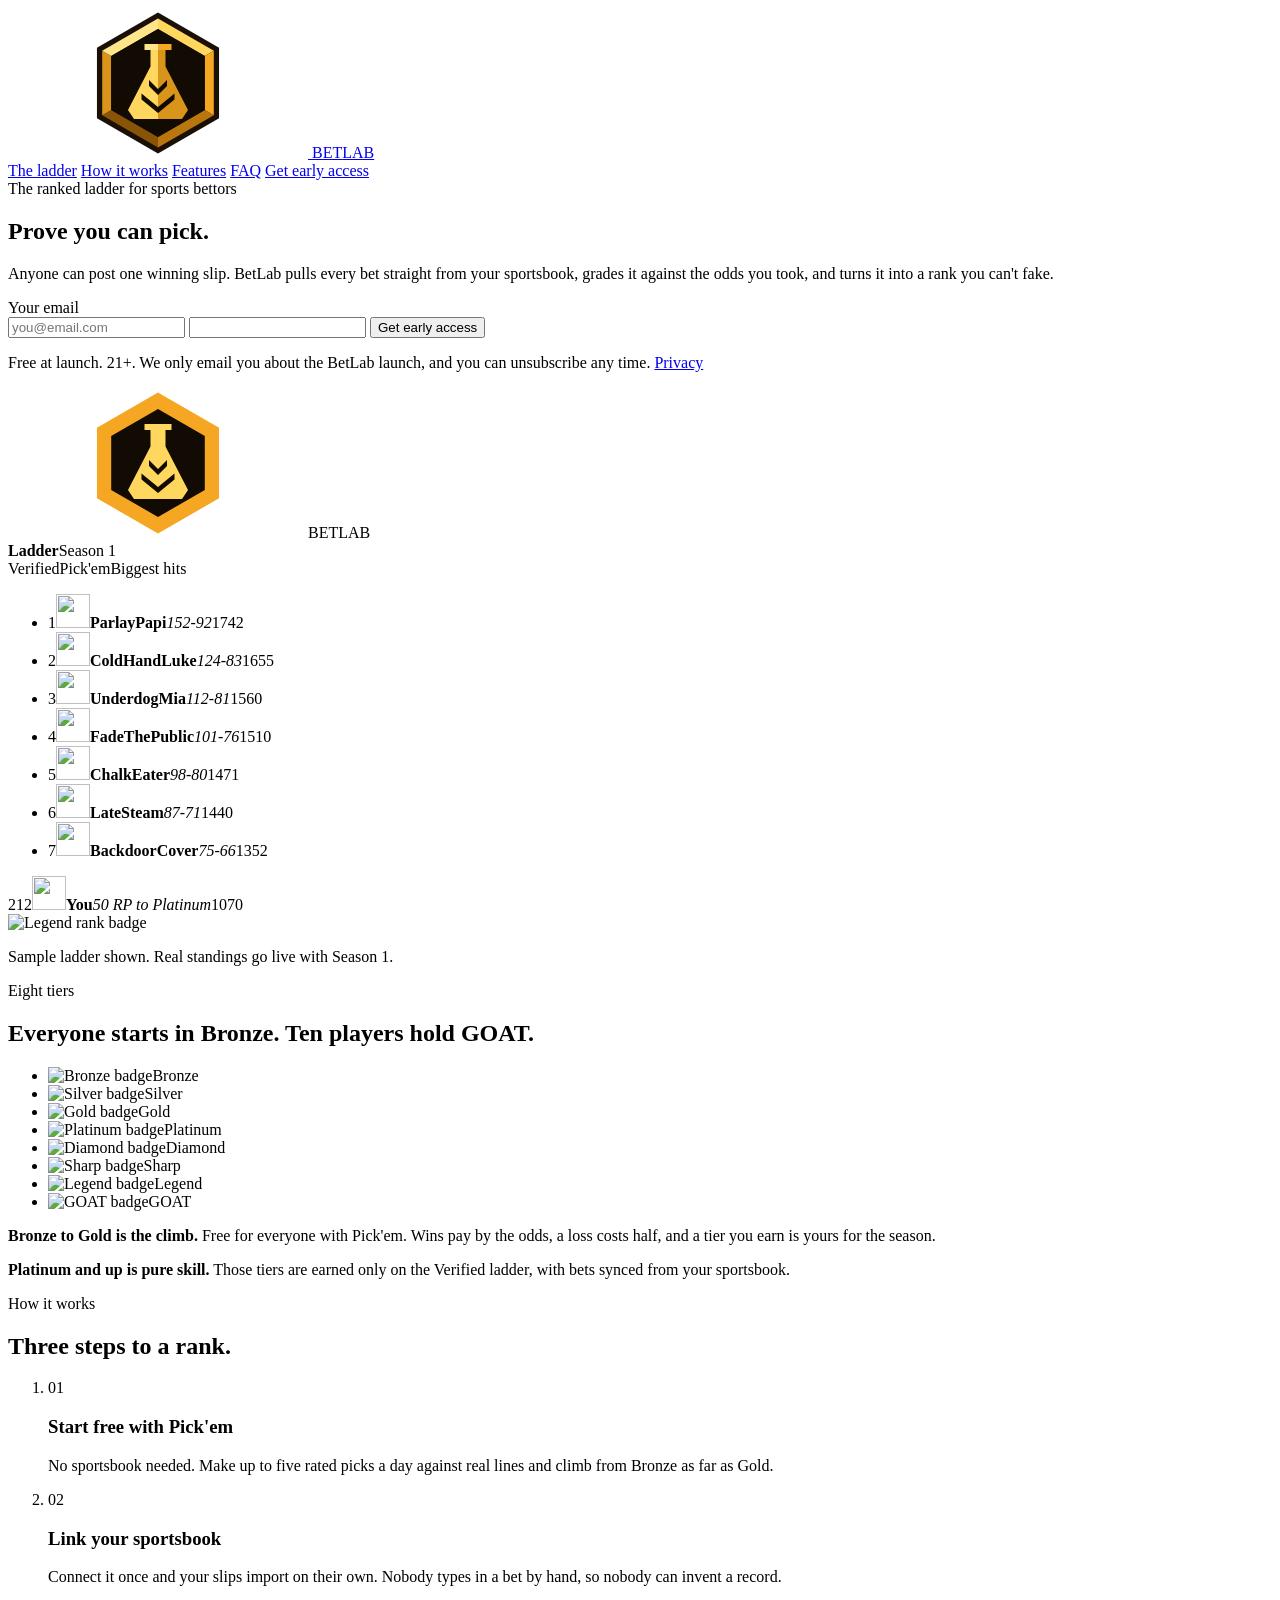
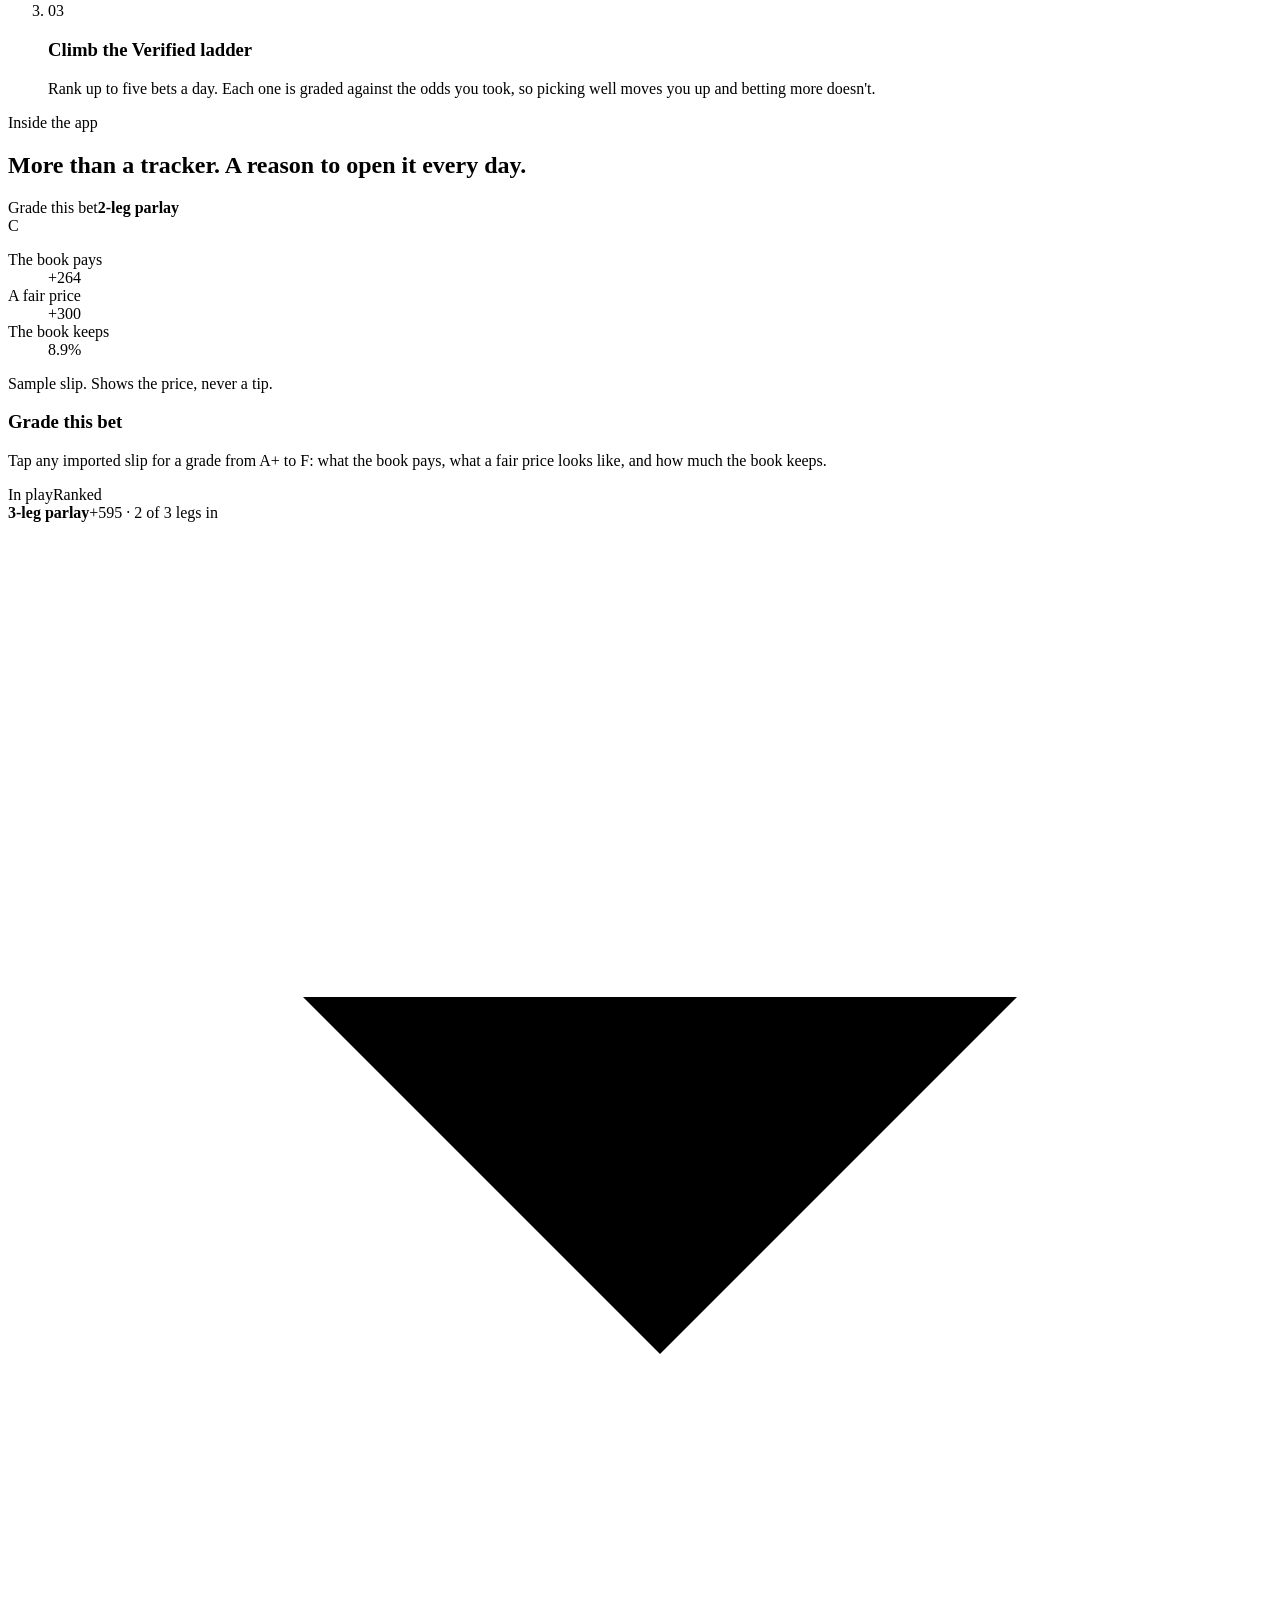
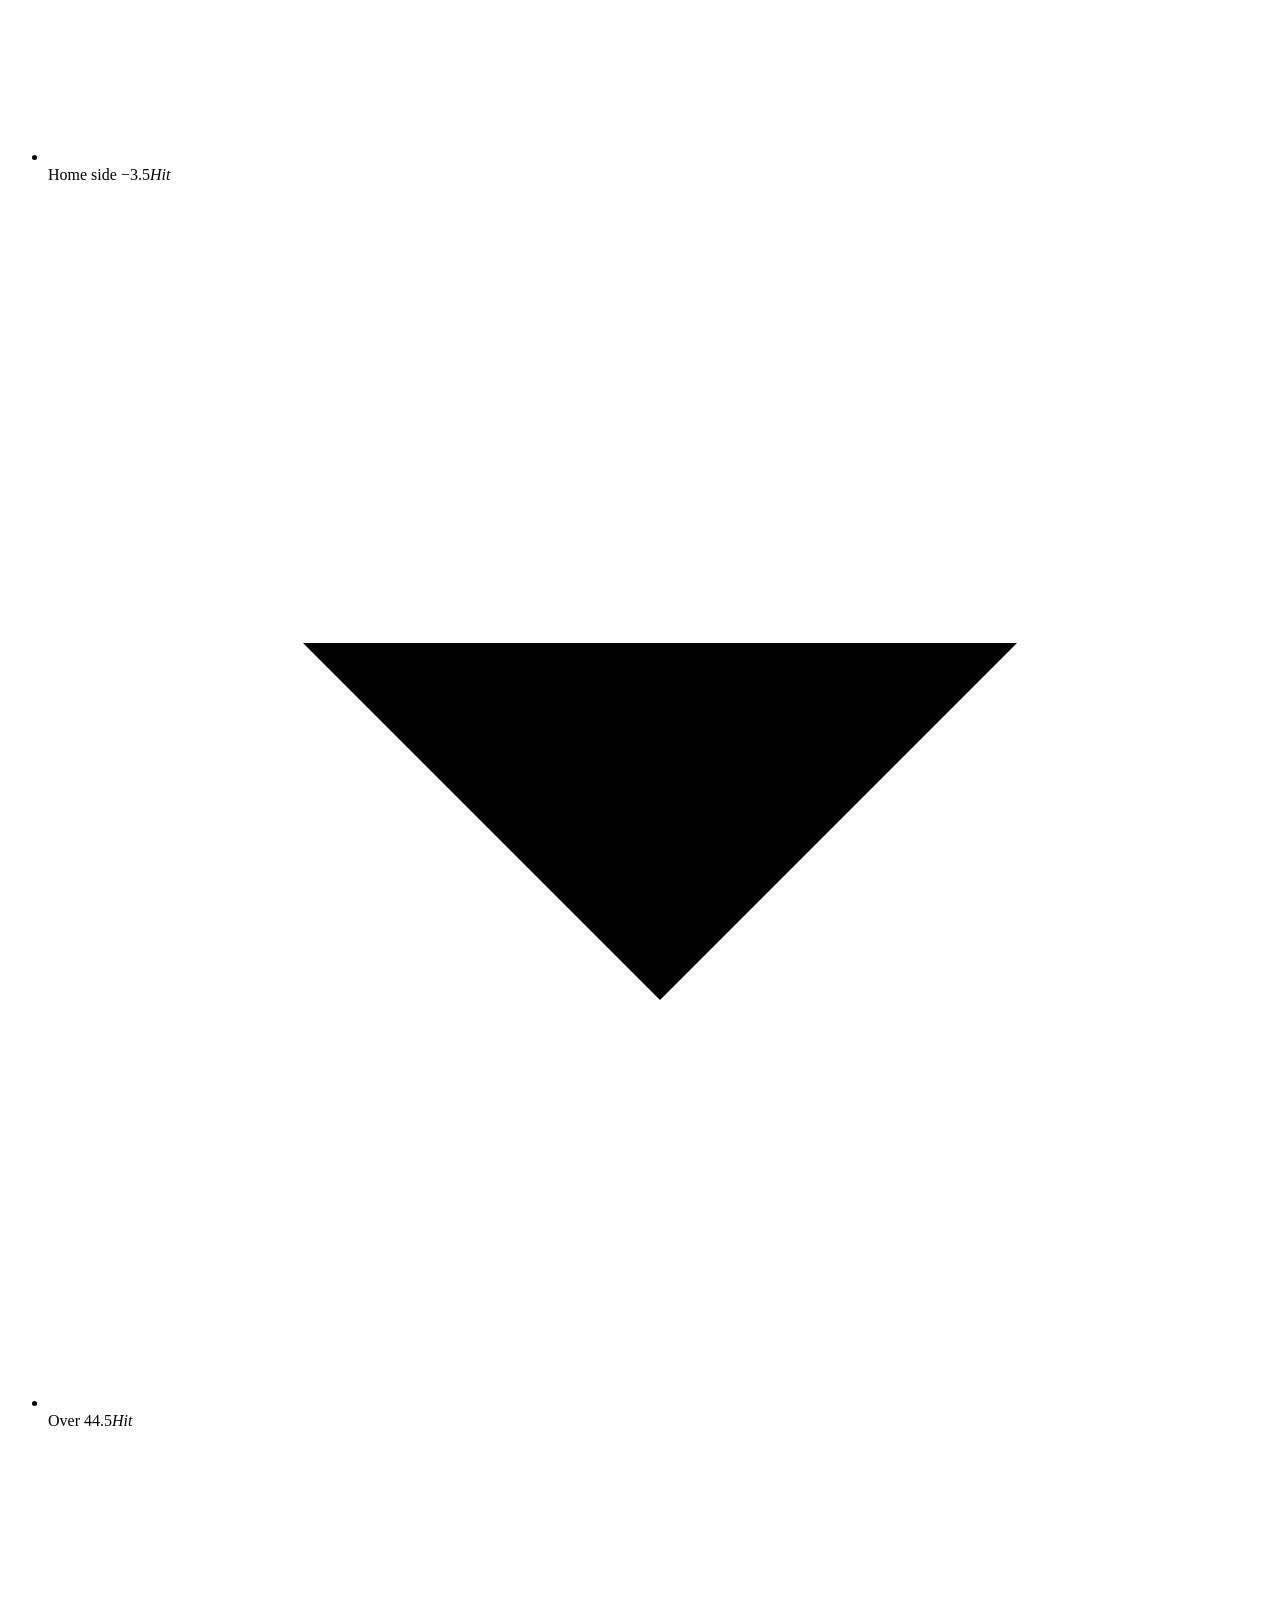
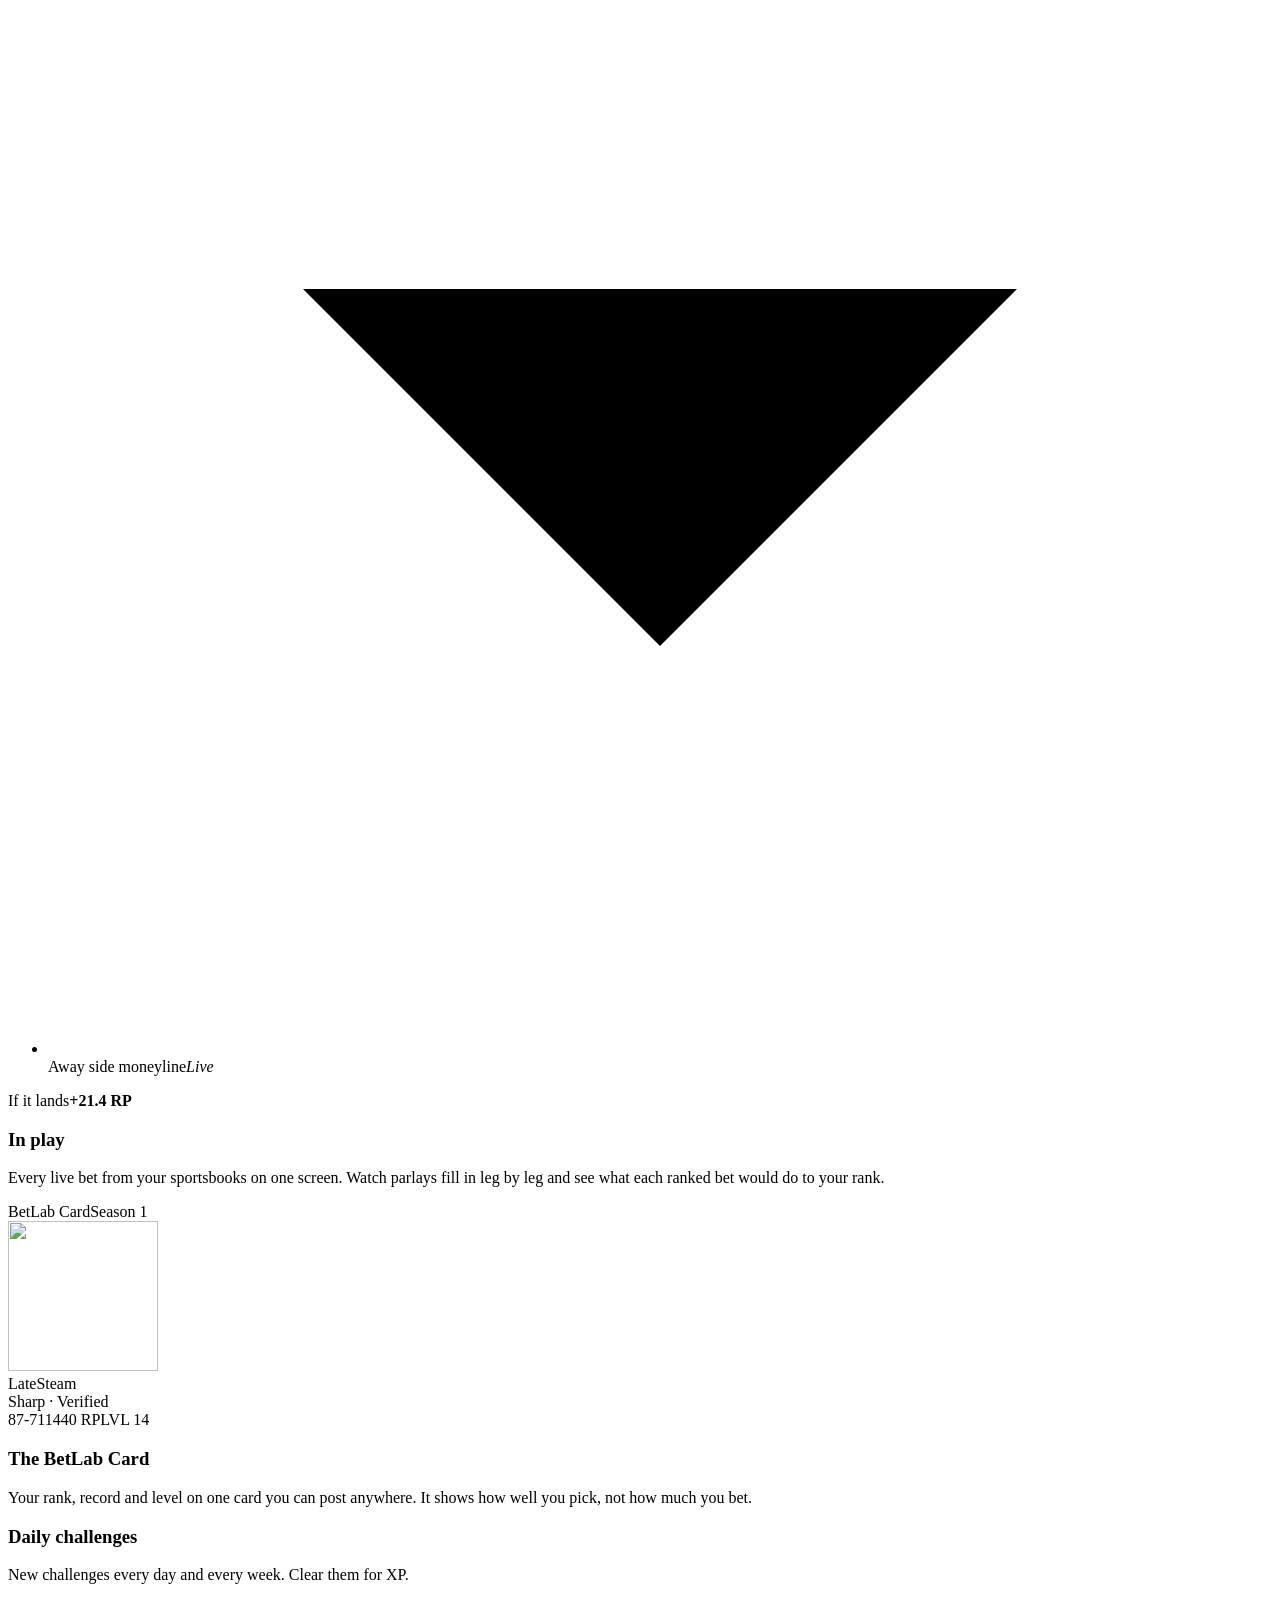
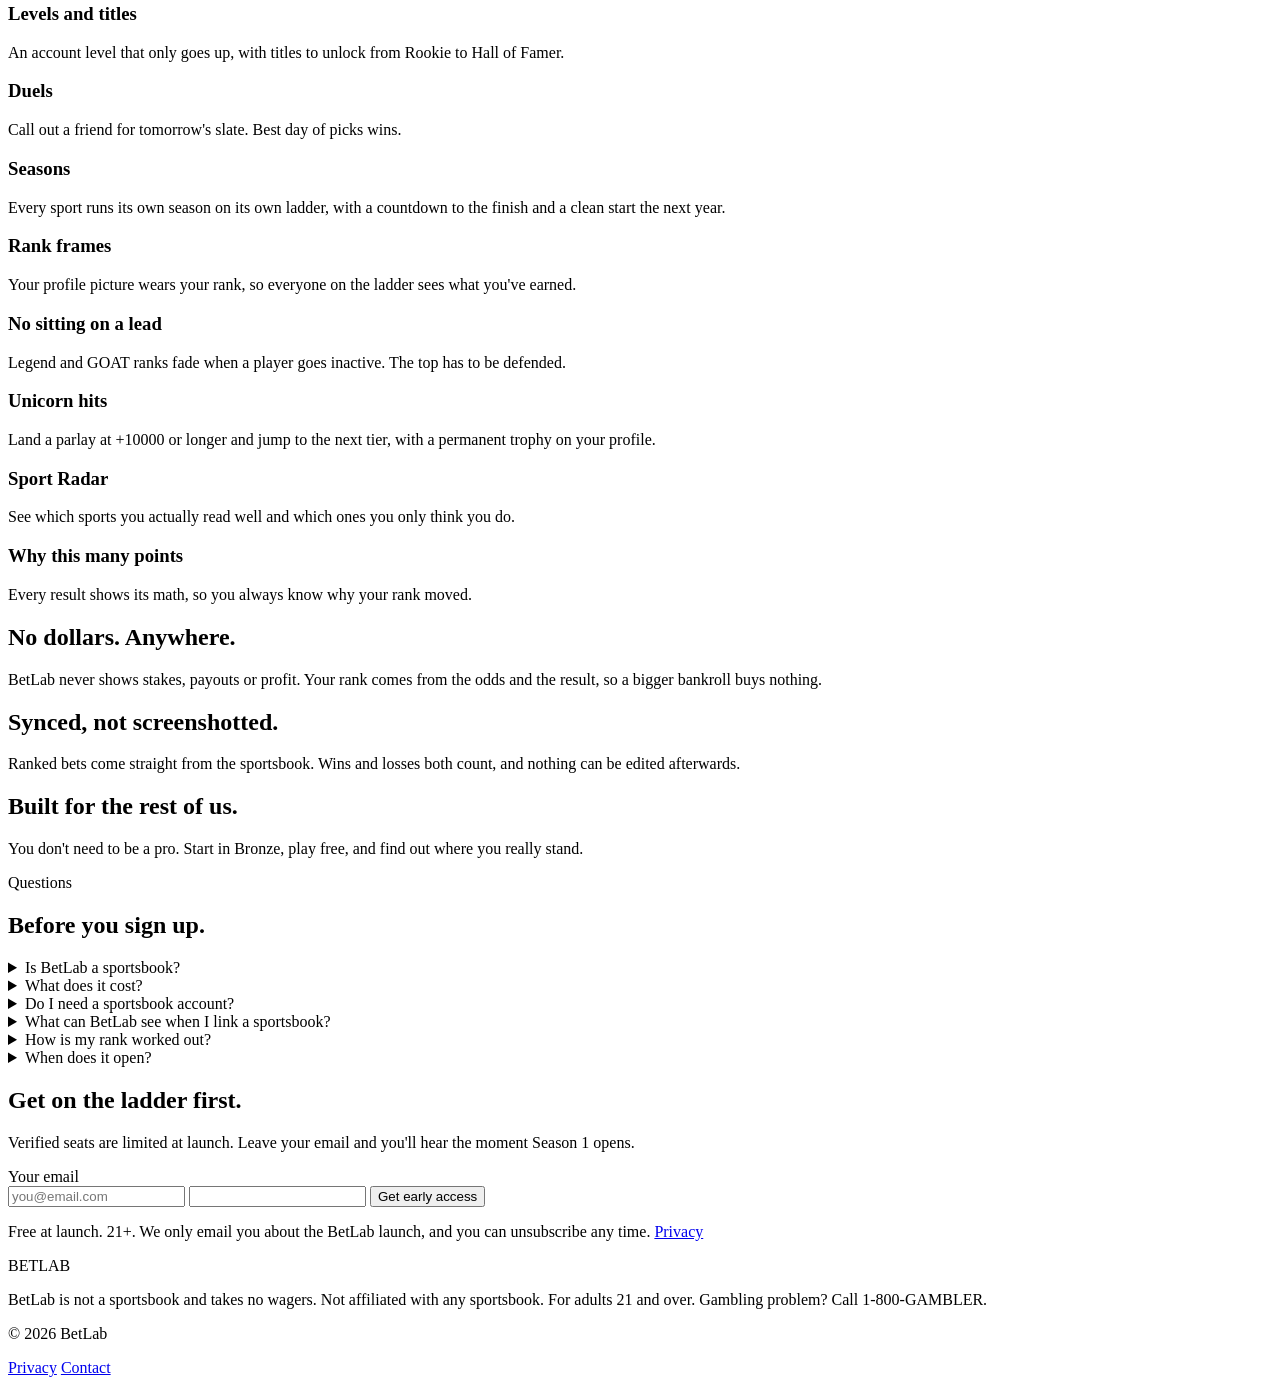
==== commit 727e5f2b: "Remove the Open the app link while the app is unavailable app.betlab.us currently returns Base44's "" ====
--- a/public/index.html
+++ b/public/index.html
@@ -285,7 +285,6 @@
     <nav aria-label="Footer">
       <a href="/privacy">Privacy</a>
       <a href="mailto:henrysolomon@betlab.us">Contact</a>
-      <a href="https://app.betlab.us">Open the app</a>
     </nav>
   </div>
 </footer>
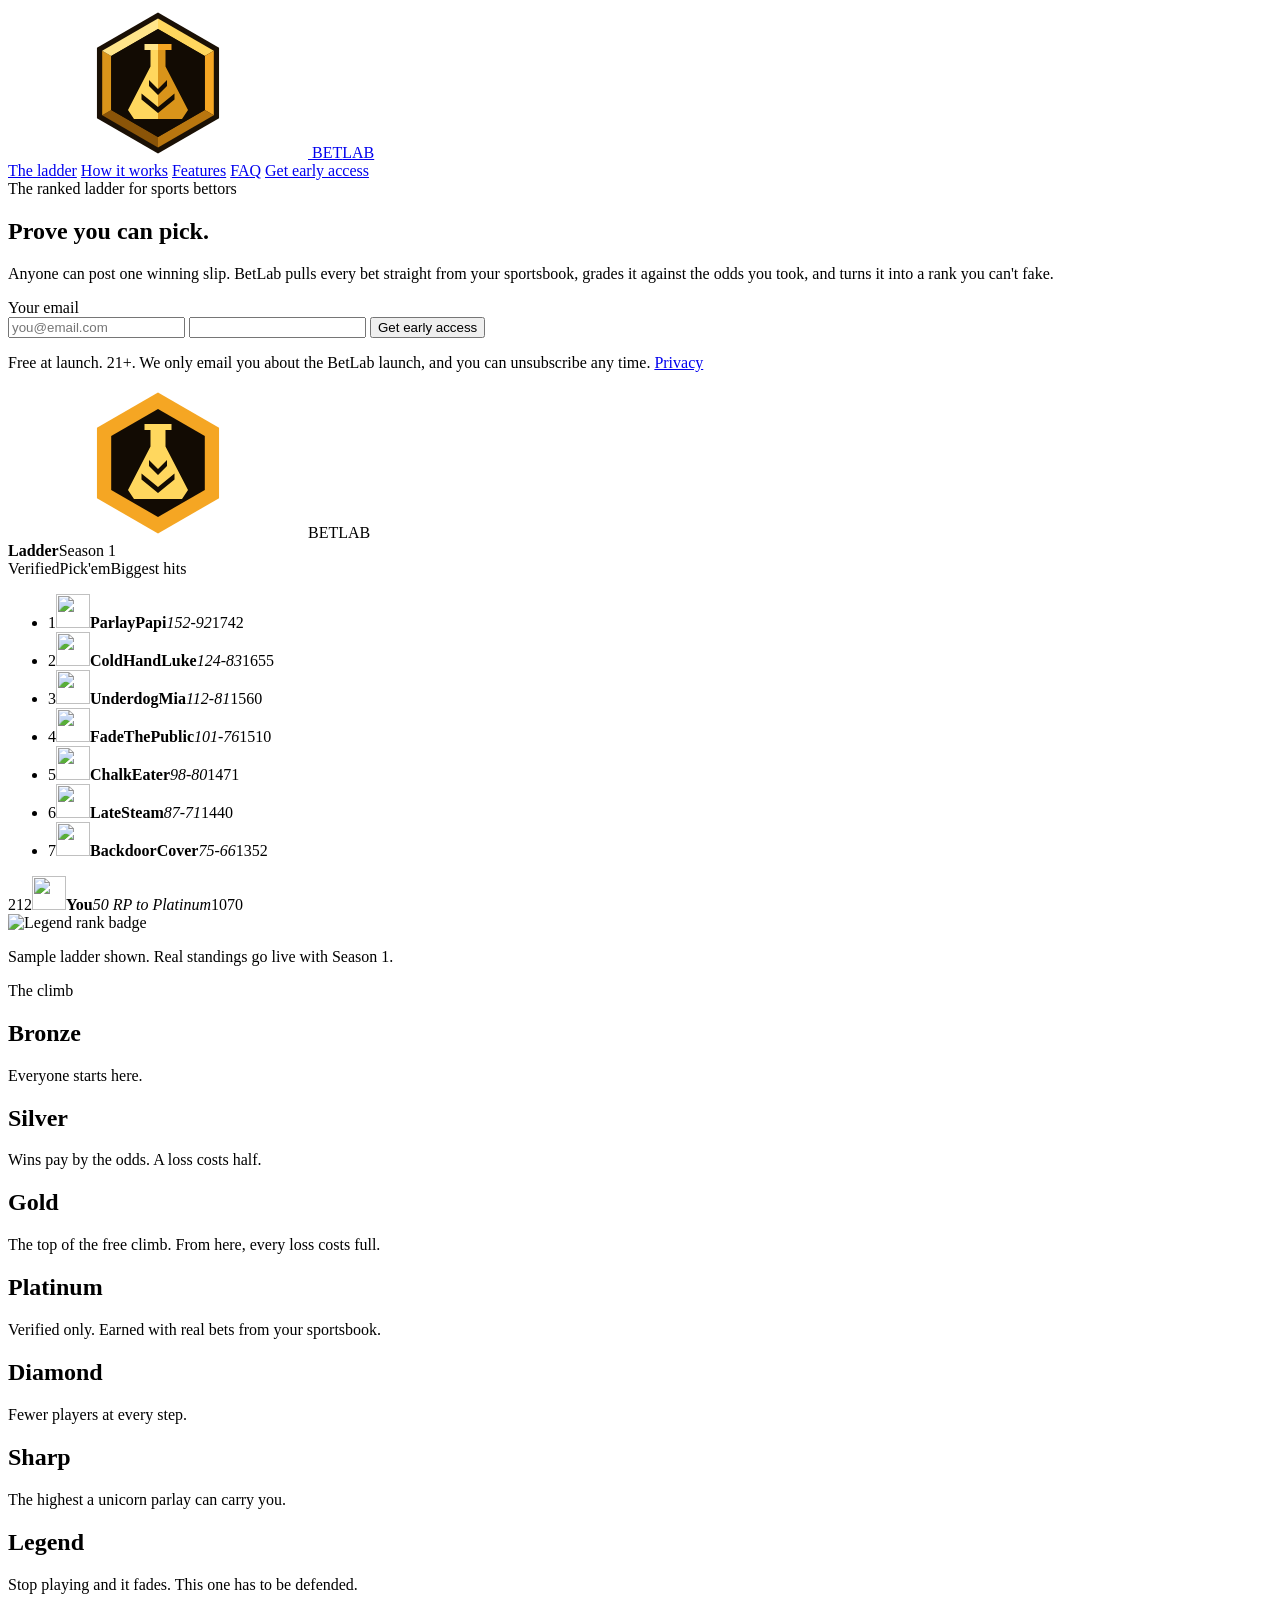
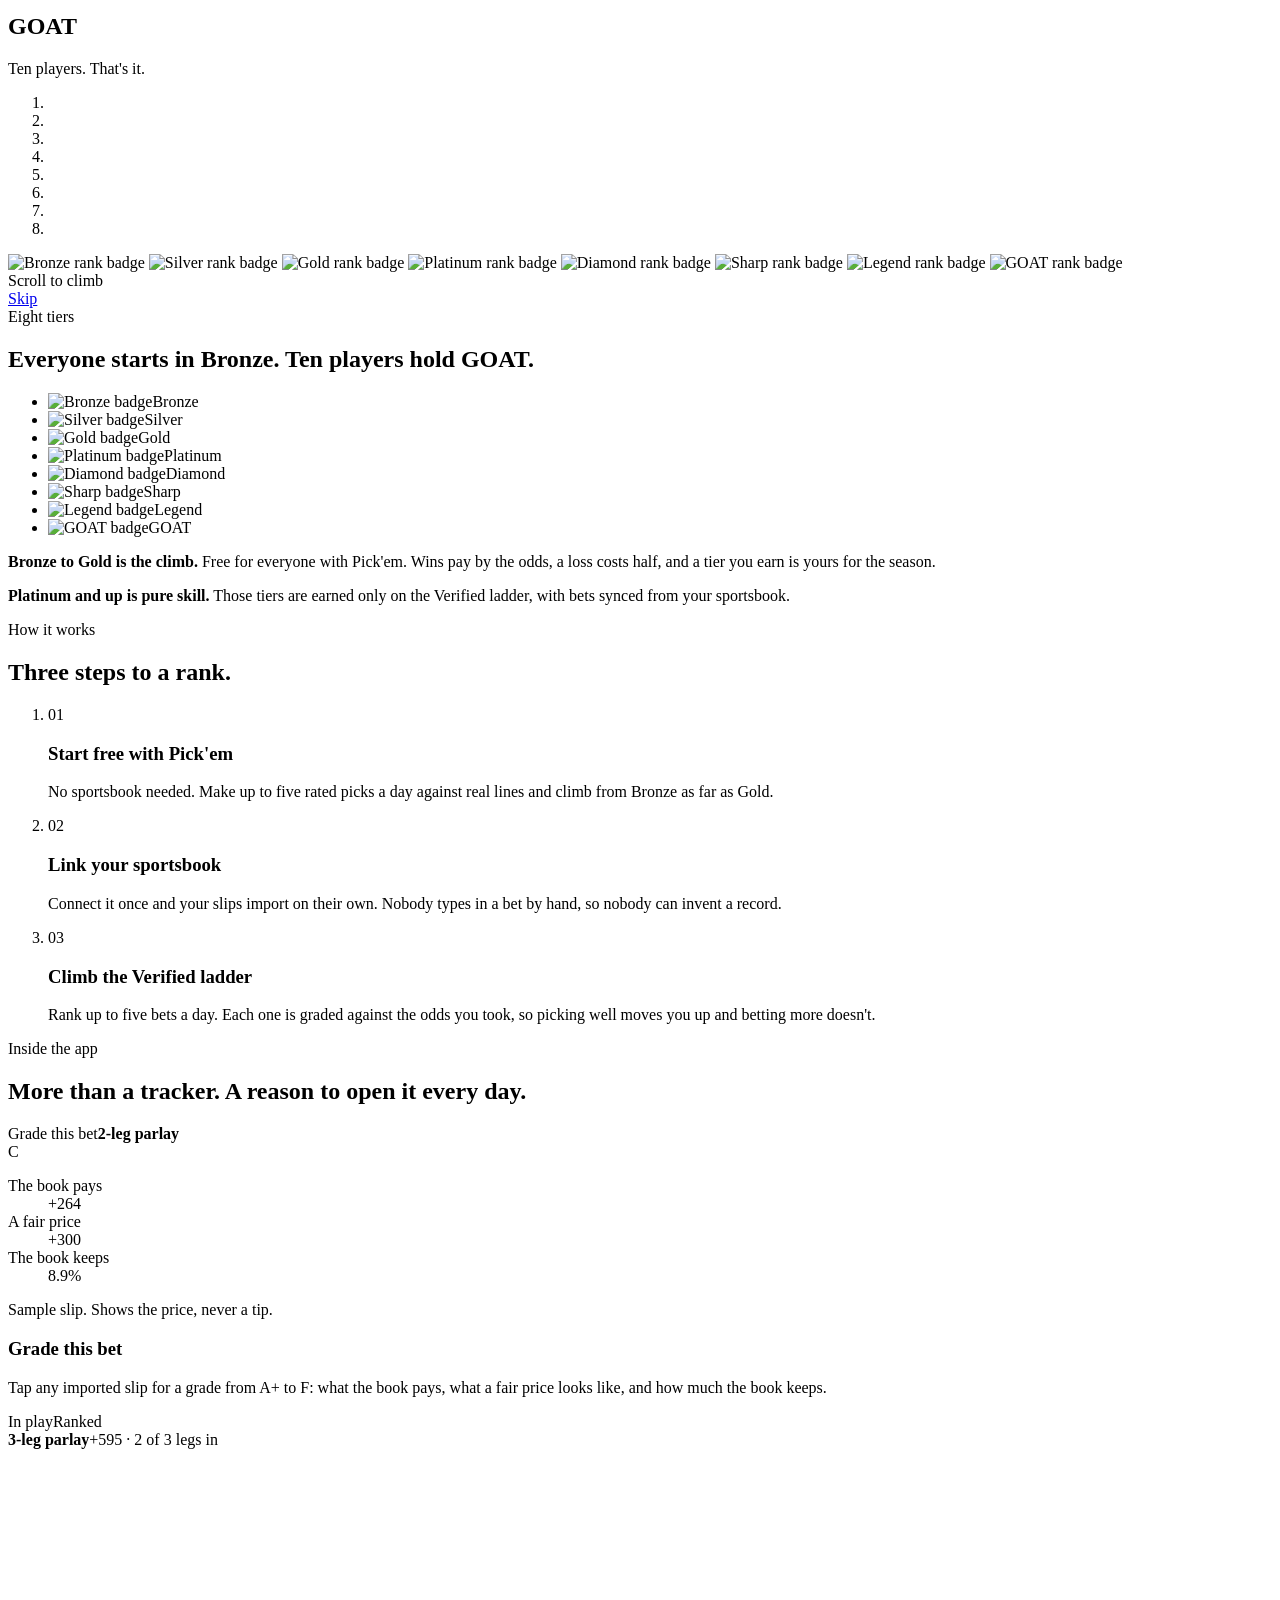
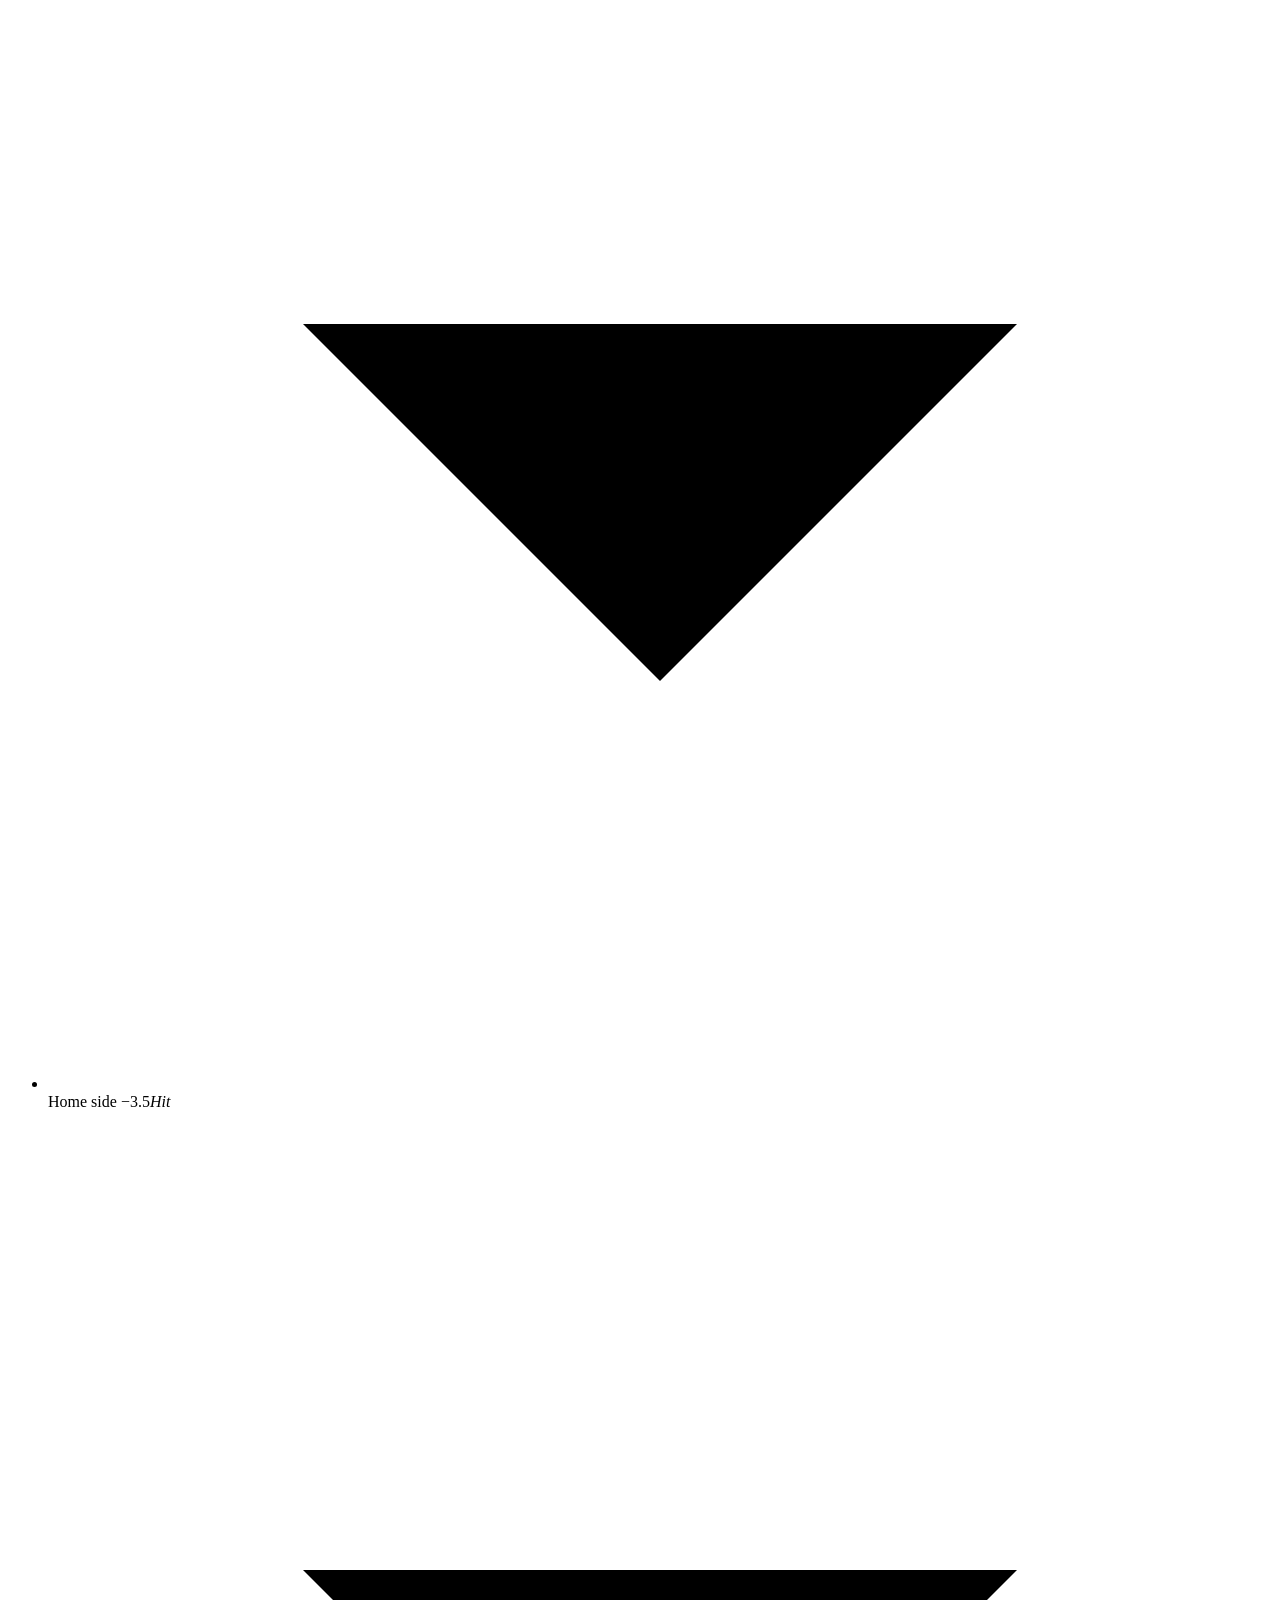
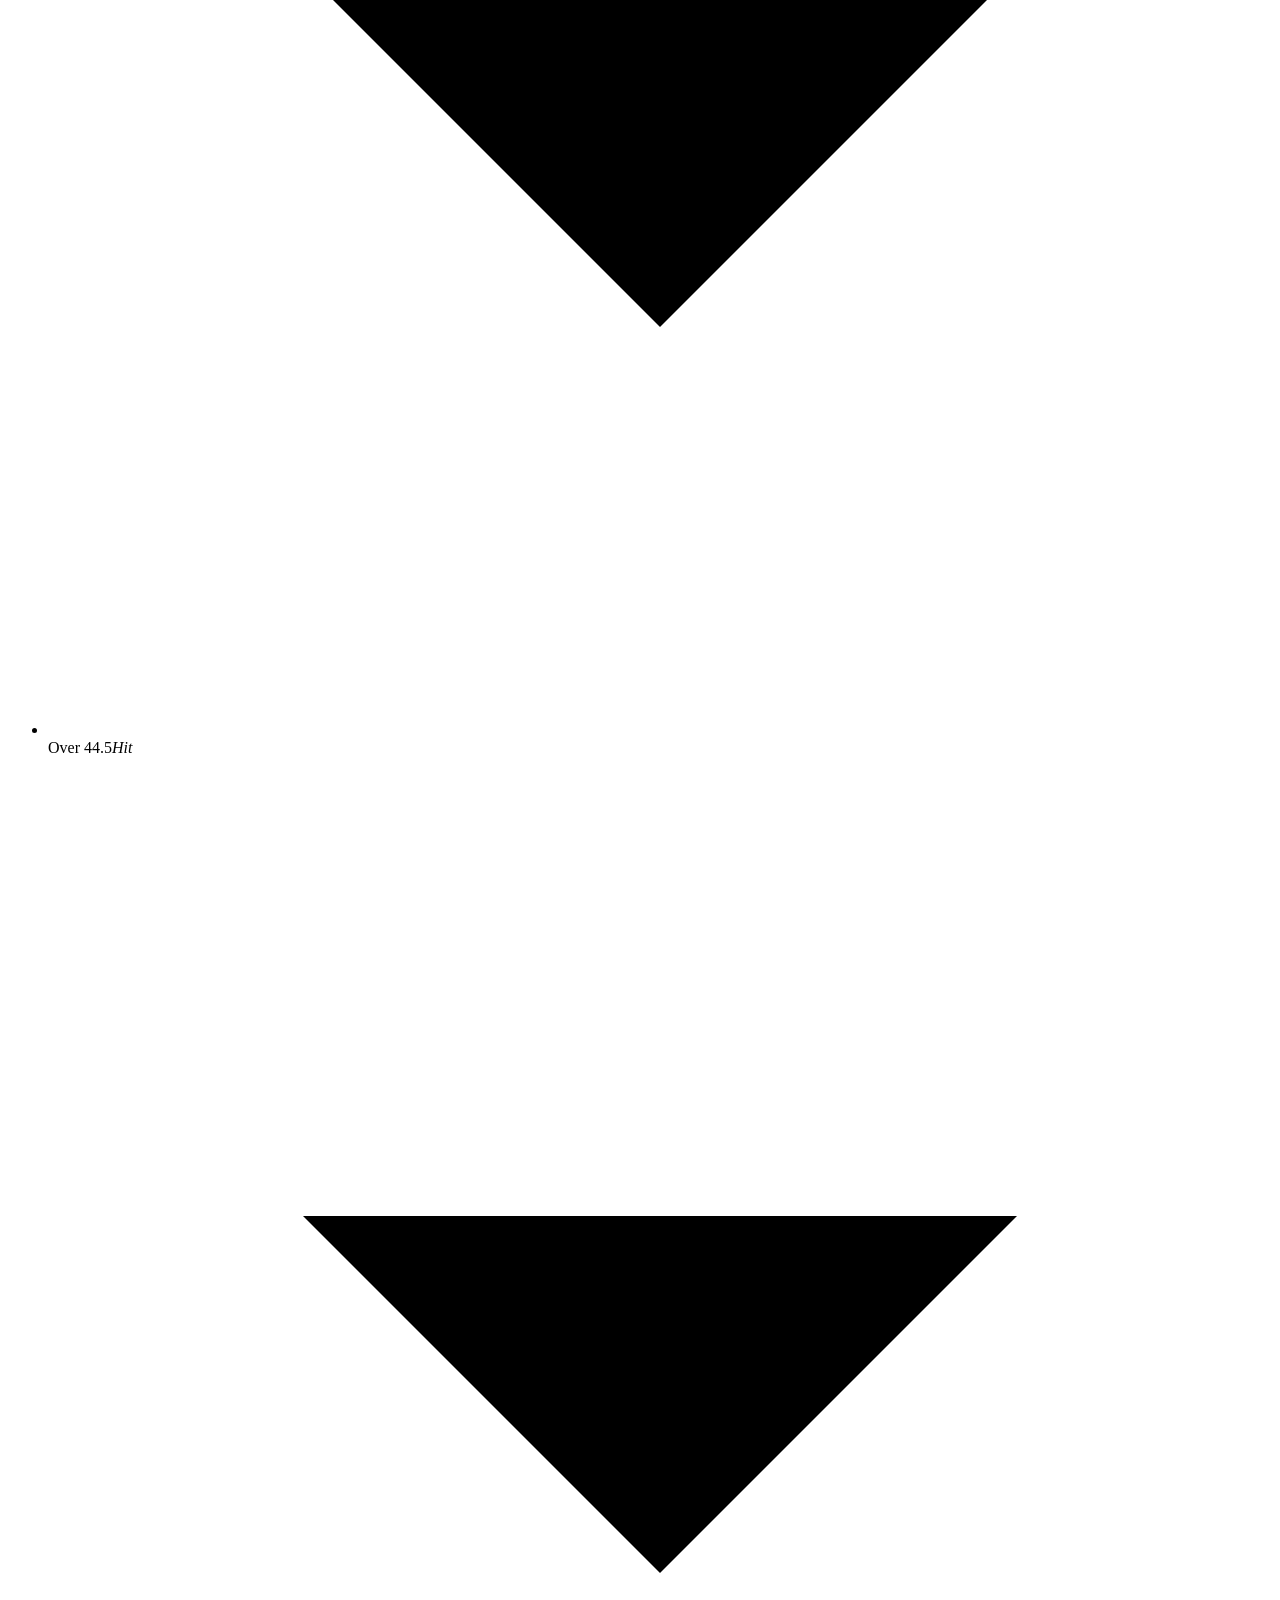
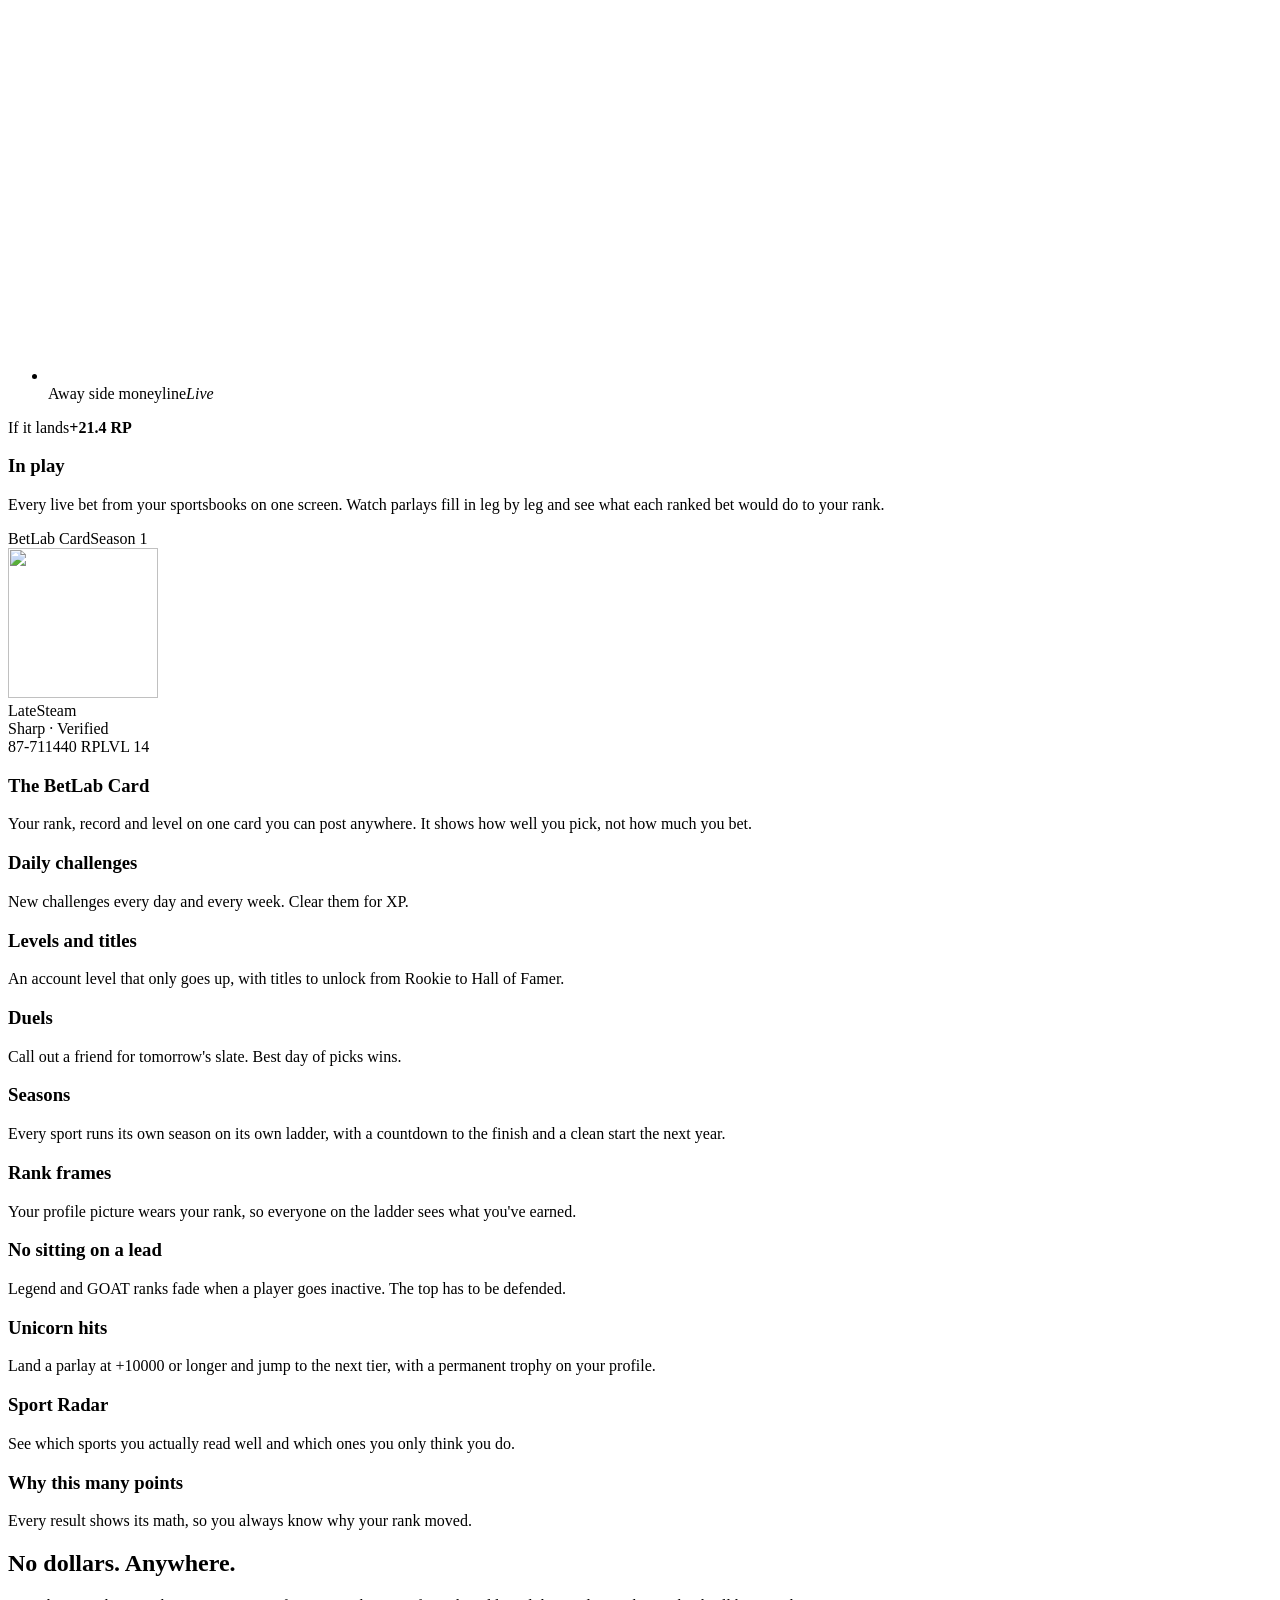
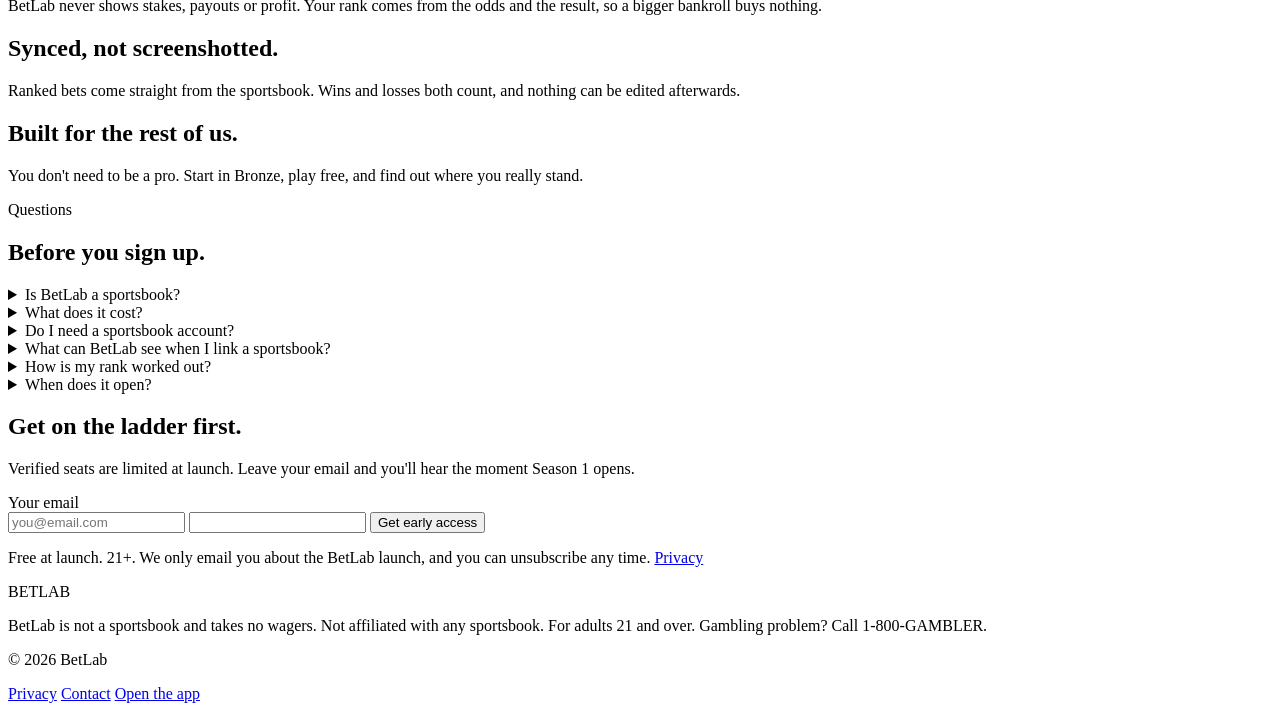
==== commit 7d5289b3: "Take the cinematic version live on the main page The main page now has the opening sequence, the cli" ====
--- a/public/index.html
+++ b/public/index.html
@@ -25,6 +25,7 @@
 <link rel="preconnect" href="https://fonts.gstatic.com" crossorigin>
 <link rel="stylesheet" href="https://fonts.googleapis.com/css2?family=Barlow+Condensed:wght@600;700&family=Barlow:wght@400;500;600&family=JetBrains+Mono:wght@500;700&display=swap">
 <link rel="stylesheet" href="/styles.css">
+<link rel="stylesheet" href="/cinema.css">
 </head>
 <body>
 
@@ -54,6 +55,7 @@
   </symbol>
 </svg>
 
+<div class="top-bar">
 <header class="wrap top">
   <a class="brand" href="/" aria-label="BetLab home">
     <svg aria-hidden="true"><use href="#logo"/></svg>
@@ -67,6 +69,7 @@
     <a class="btn" href="#join">Get early access</a>
   </nav>
 </header>
+</div>
 
 <main>
 <section class="wrap hero">
@@ -113,7 +116,39 @@
   </div>
 </section>
 
-<section id="tiers" class="band">
+<section id="tiers" class="band climb" aria-label="The eight tiers, Bronze to GOAT">
+  <div class="climb-pin">
+    <div class="wrap climb-grid">
+      <div class="climb-copy">
+        <div class="eyebrow">The climb</div>
+        <div class="climb-lines">
+          <div class="climb-line"><h2 class="climb-tier t-bronze">Bronze</h2><p>Everyone starts here.</p></div>
+          <div class="climb-line"><h2 class="climb-tier t-silver">Silver</h2><p>Wins pay by the odds. A loss costs half.</p></div>
+          <div class="climb-line"><h2 class="climb-tier t-gold">Gold</h2><p>The top of the free climb. From here, every loss costs full.</p></div>
+          <div class="climb-line"><h2 class="climb-tier t-platinum">Platinum</h2><p>Verified only. Earned with real bets from your sportsbook.</p></div>
+          <div class="climb-line"><h2 class="climb-tier t-diamond">Diamond</h2><p>Fewer players at every step.</p></div>
+          <div class="climb-line"><h2 class="climb-tier t-sharp">Sharp</h2><p>The highest a unicorn parlay can carry you.</p></div>
+          <div class="climb-line"><h2 class="climb-tier t-legend">Legend</h2><p>Stop playing and it fades. This one has to be defended.</p></div>
+          <div class="climb-line"><h2 class="climb-tier t-goat">GOAT</h2><p>Ten players. That's it.</p></div>
+        </div>
+        <ol class="climb-rail" aria-hidden="true"><li></li><li></li><li></li><li></li><li></li><li></li><li></li><li></li></ol>
+      </div>
+      <div class="climb-stage">
+        <img src="/badges/bronze.webp" alt="Bronze rank badge" width="512" height="512">
+        <img src="/badges/silver.webp" alt="Silver rank badge" width="512" height="512">
+        <img src="/badges/gold.webp" alt="Gold rank badge" width="512" height="512">
+        <img src="/badges/platinum.webp" alt="Platinum rank badge" width="512" height="512">
+        <img src="/badges/diamond.webp" alt="Diamond rank badge" width="512" height="512">
+        <img src="/badges/sharp.webp" alt="Sharp rank badge" width="512" height="512">
+        <img src="/badges/legend.webp" alt="Legend rank badge" width="512" height="512">
+        <img src="/badges/goat.webp" alt="GOAT rank badge" width="512" height="512">
+        <div class="climb-edge"></div>
+      </div>
+    </div>
+    <div class="climb-hint" aria-hidden="true">Scroll to climb</div>
+    <a class="climb-skip" href="#how">Skip</a>
+  </div>
+  <div class="climb-static">
   <div class="wrap section">
     <div class="head">
       <div class="eyebrow">Eight tiers</div>
@@ -133,6 +168,8 @@
       <p><strong>Bronze to Gold is the climb.</strong> Free for everyone with Pick'em. Wins pay by the odds, a loss costs half, and a tier you earn is yours for the season.</p>
       <p><strong>Platinum and up is pure skill.</strong> Those tiers are earned only on the Verified ladder, with bets synced from your sportsbook.</p>
     </div>
+  </div>
+
   </div>
 </section>
 
@@ -285,10 +322,12 @@
     <nav aria-label="Footer">
       <a href="/privacy">Privacy</a>
       <a href="mailto:henrysolomon@betlab.us">Contact</a>
+      <a href="https://app.betlab.us">Open the app</a>
     </nav>
   </div>
 </footer>
 
 <script src="/app.js" defer></script>
+<script src="/cinema.js" defer></script>
 </body>
 </html>
